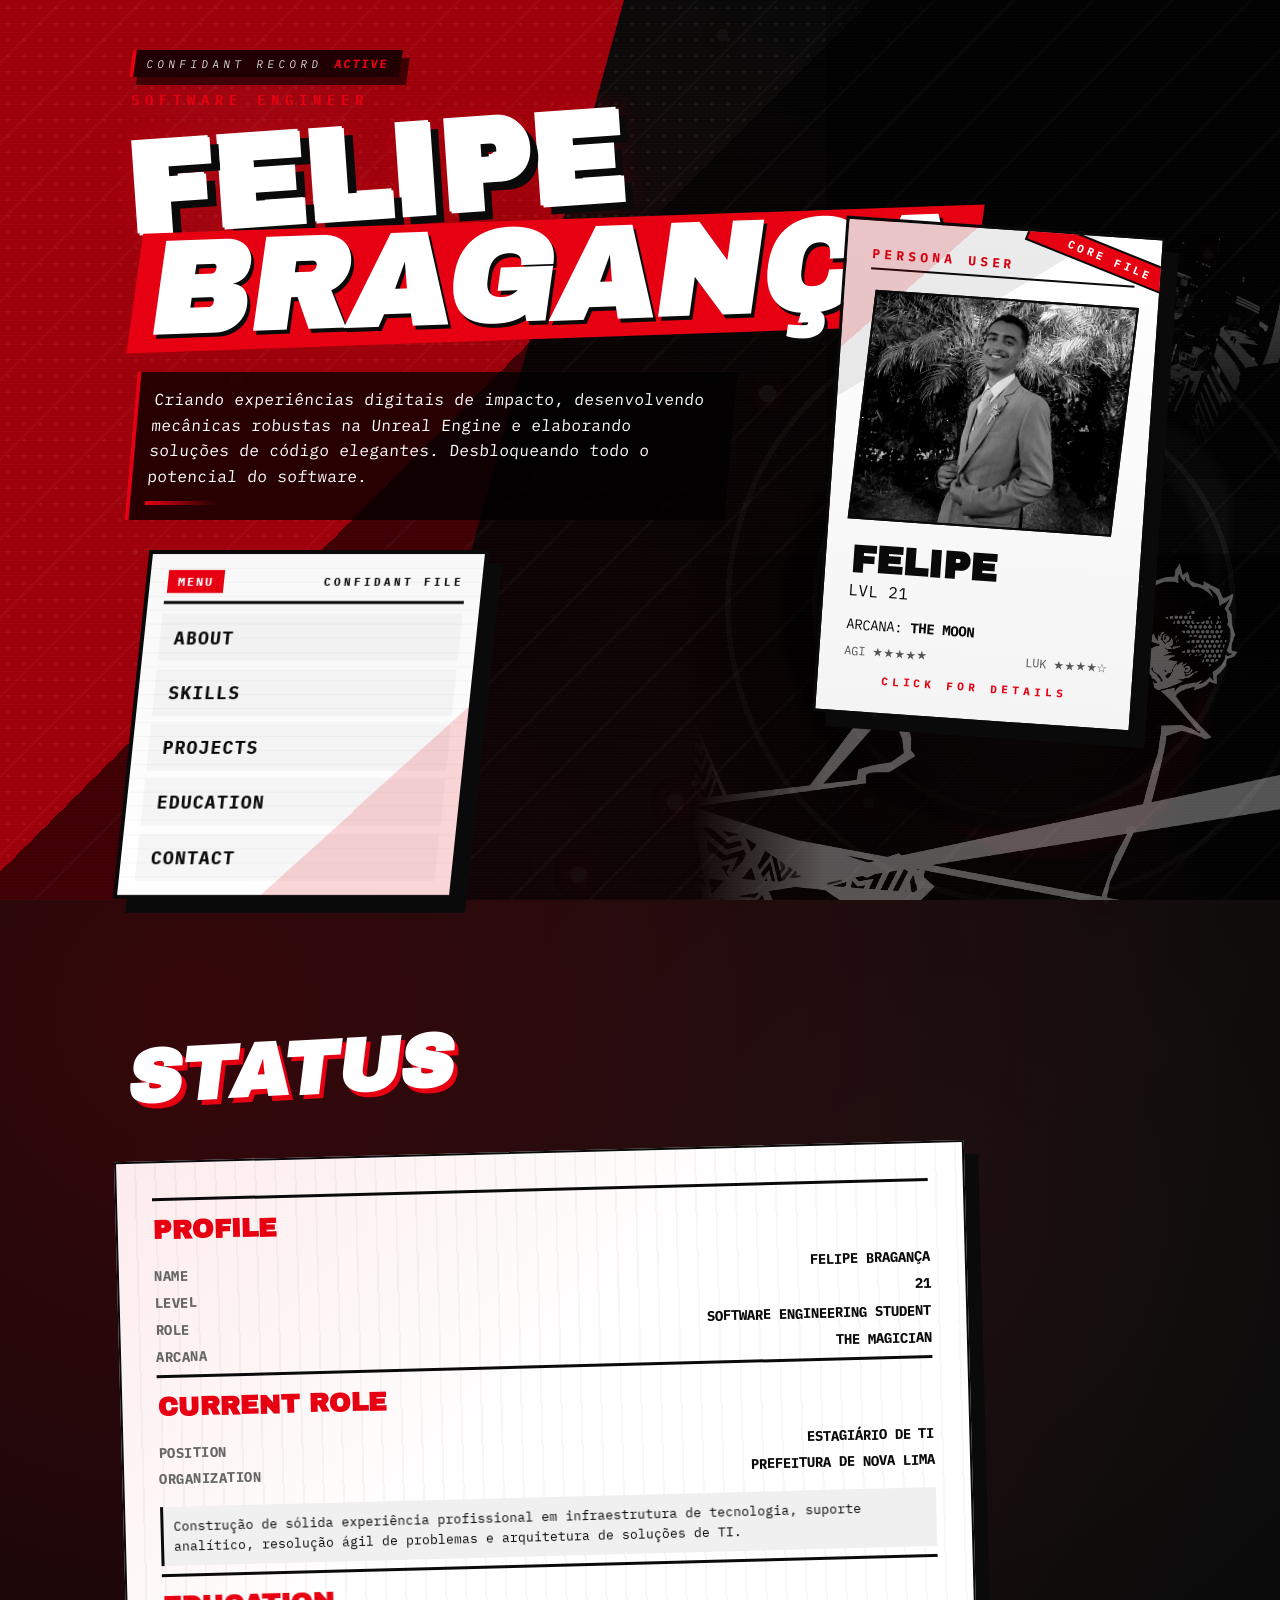
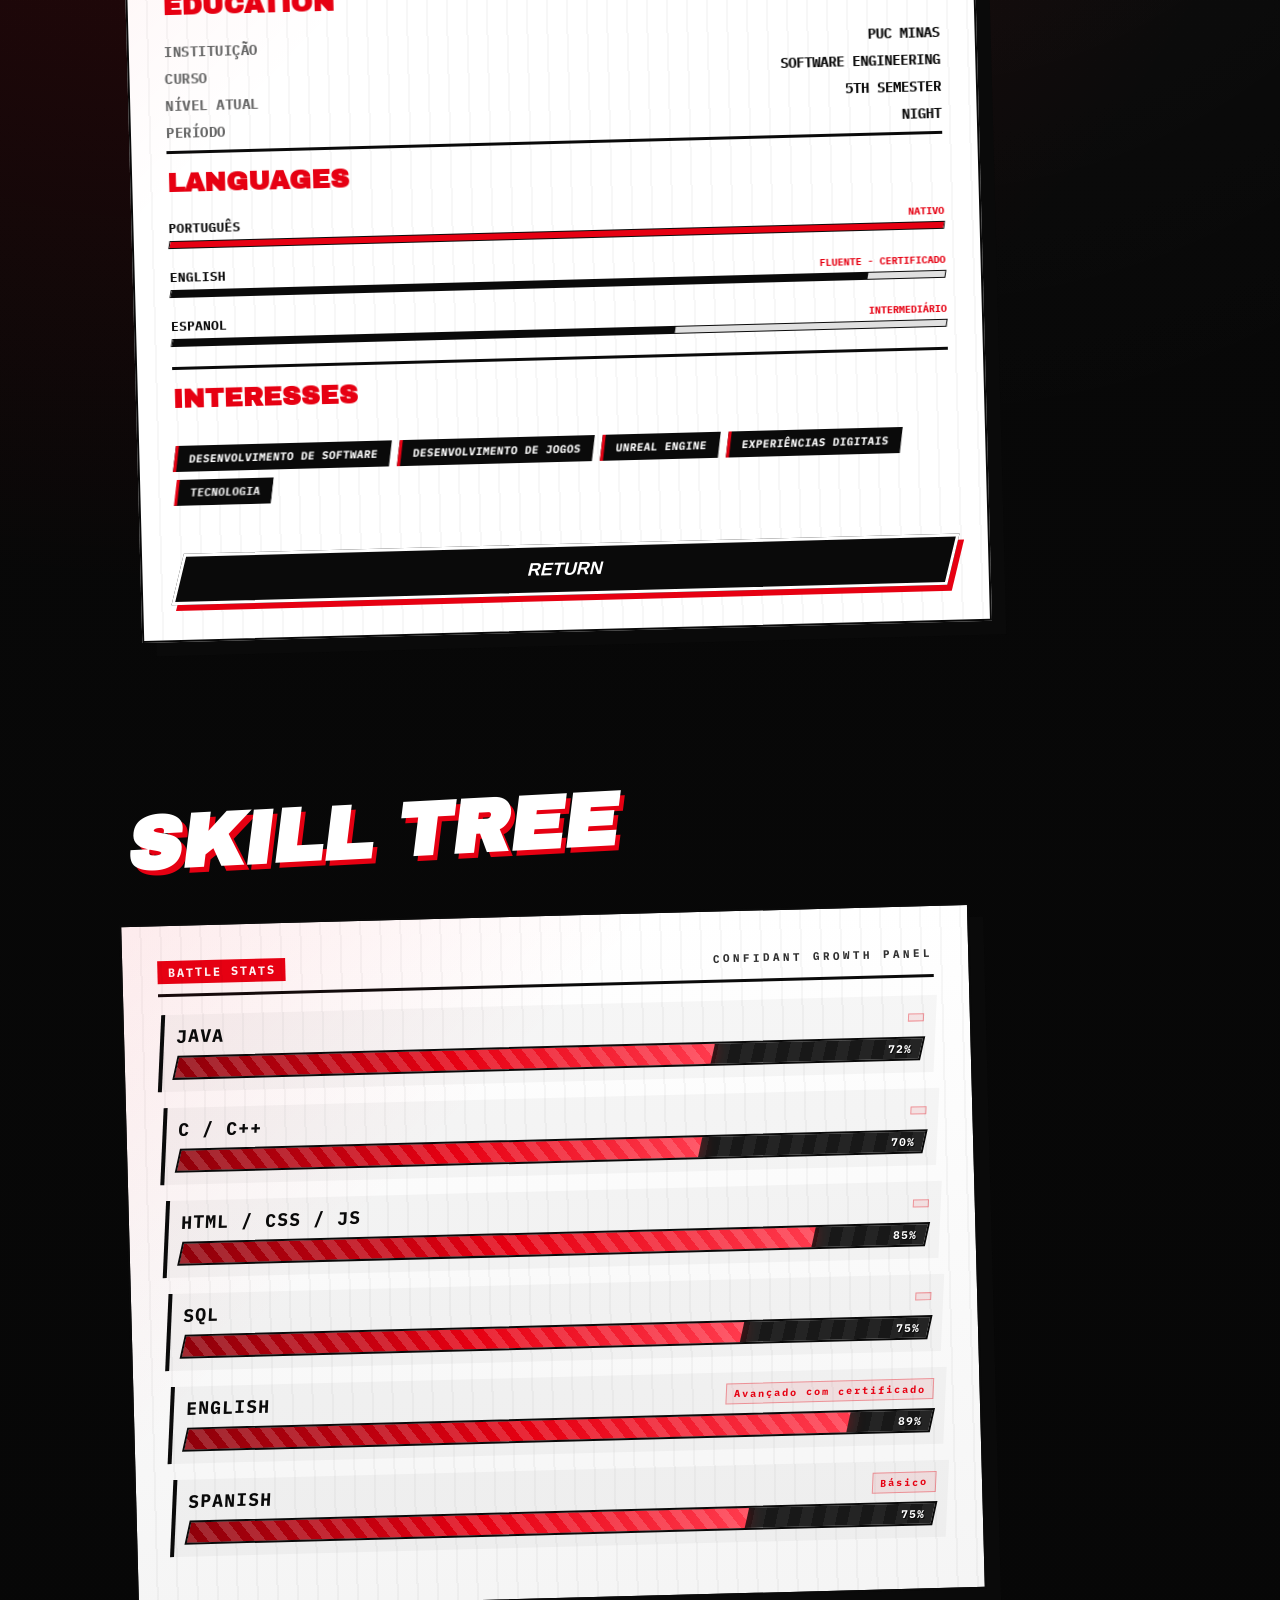
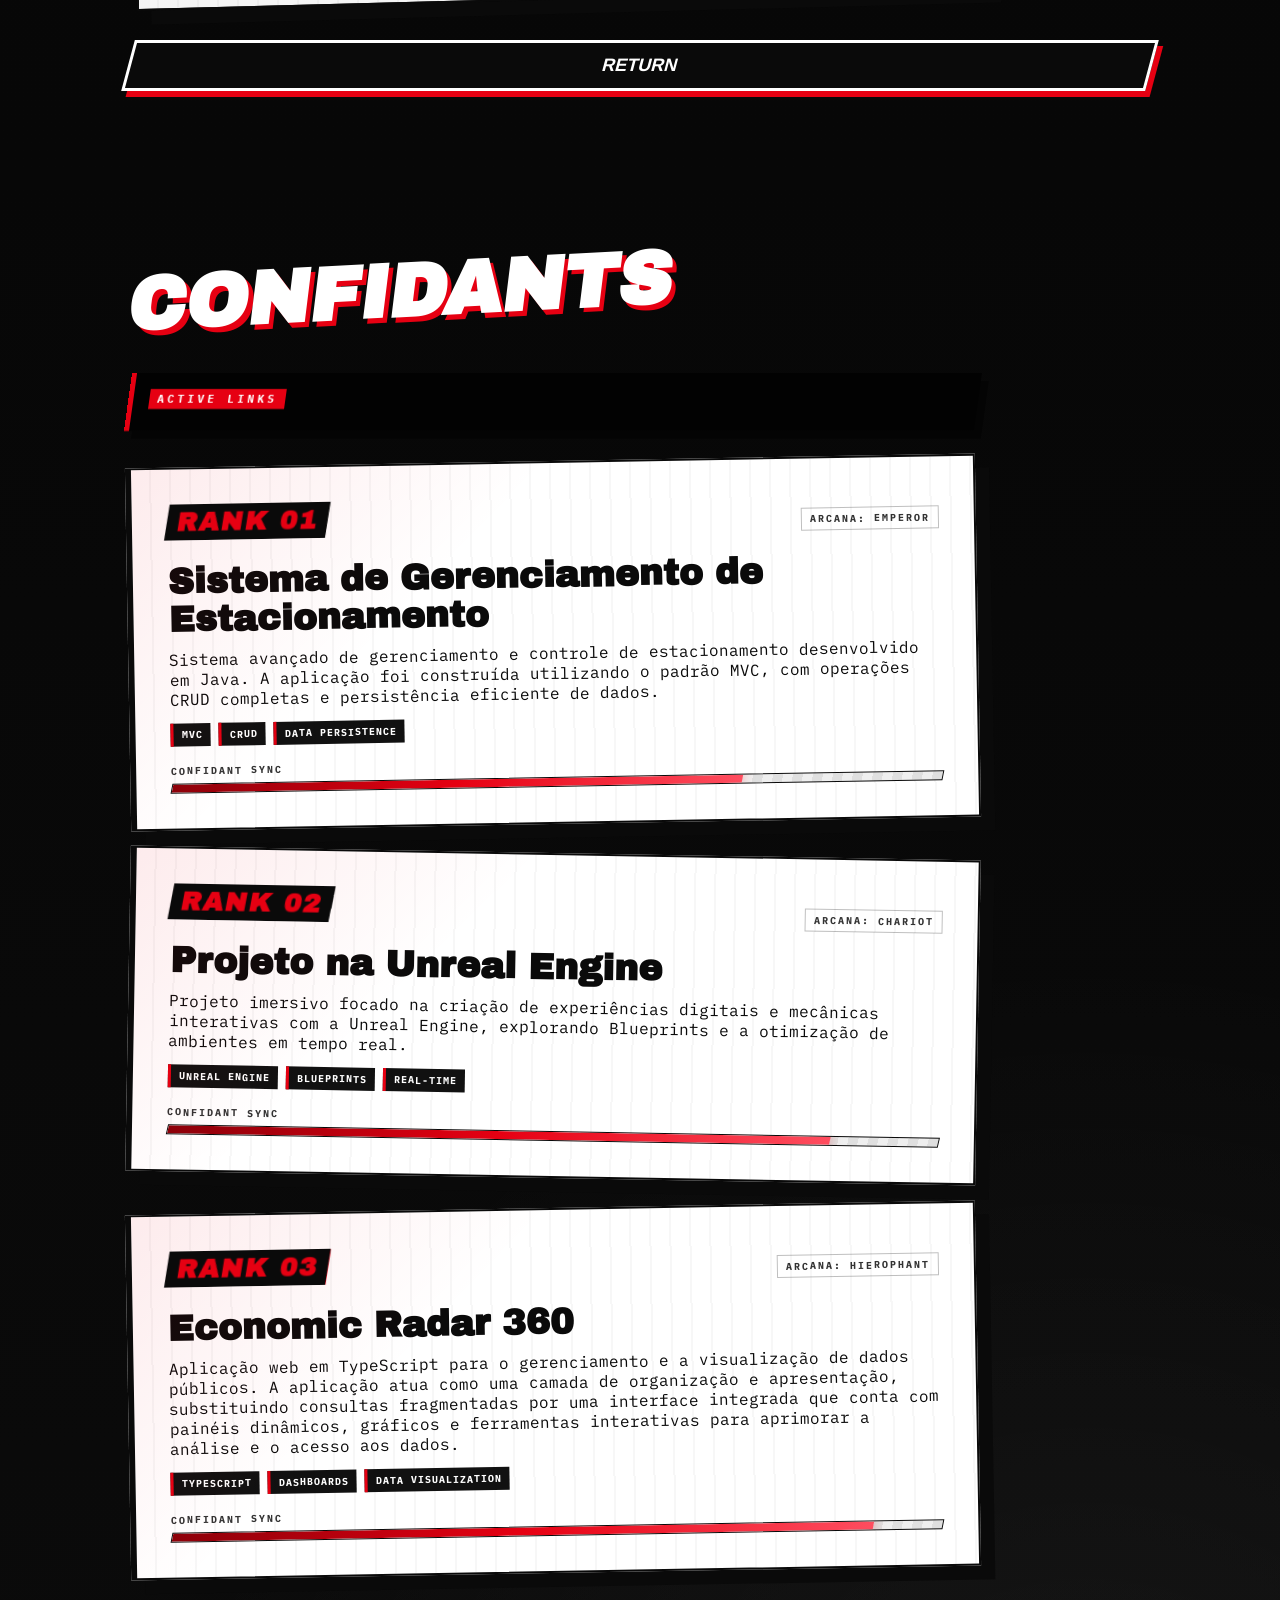
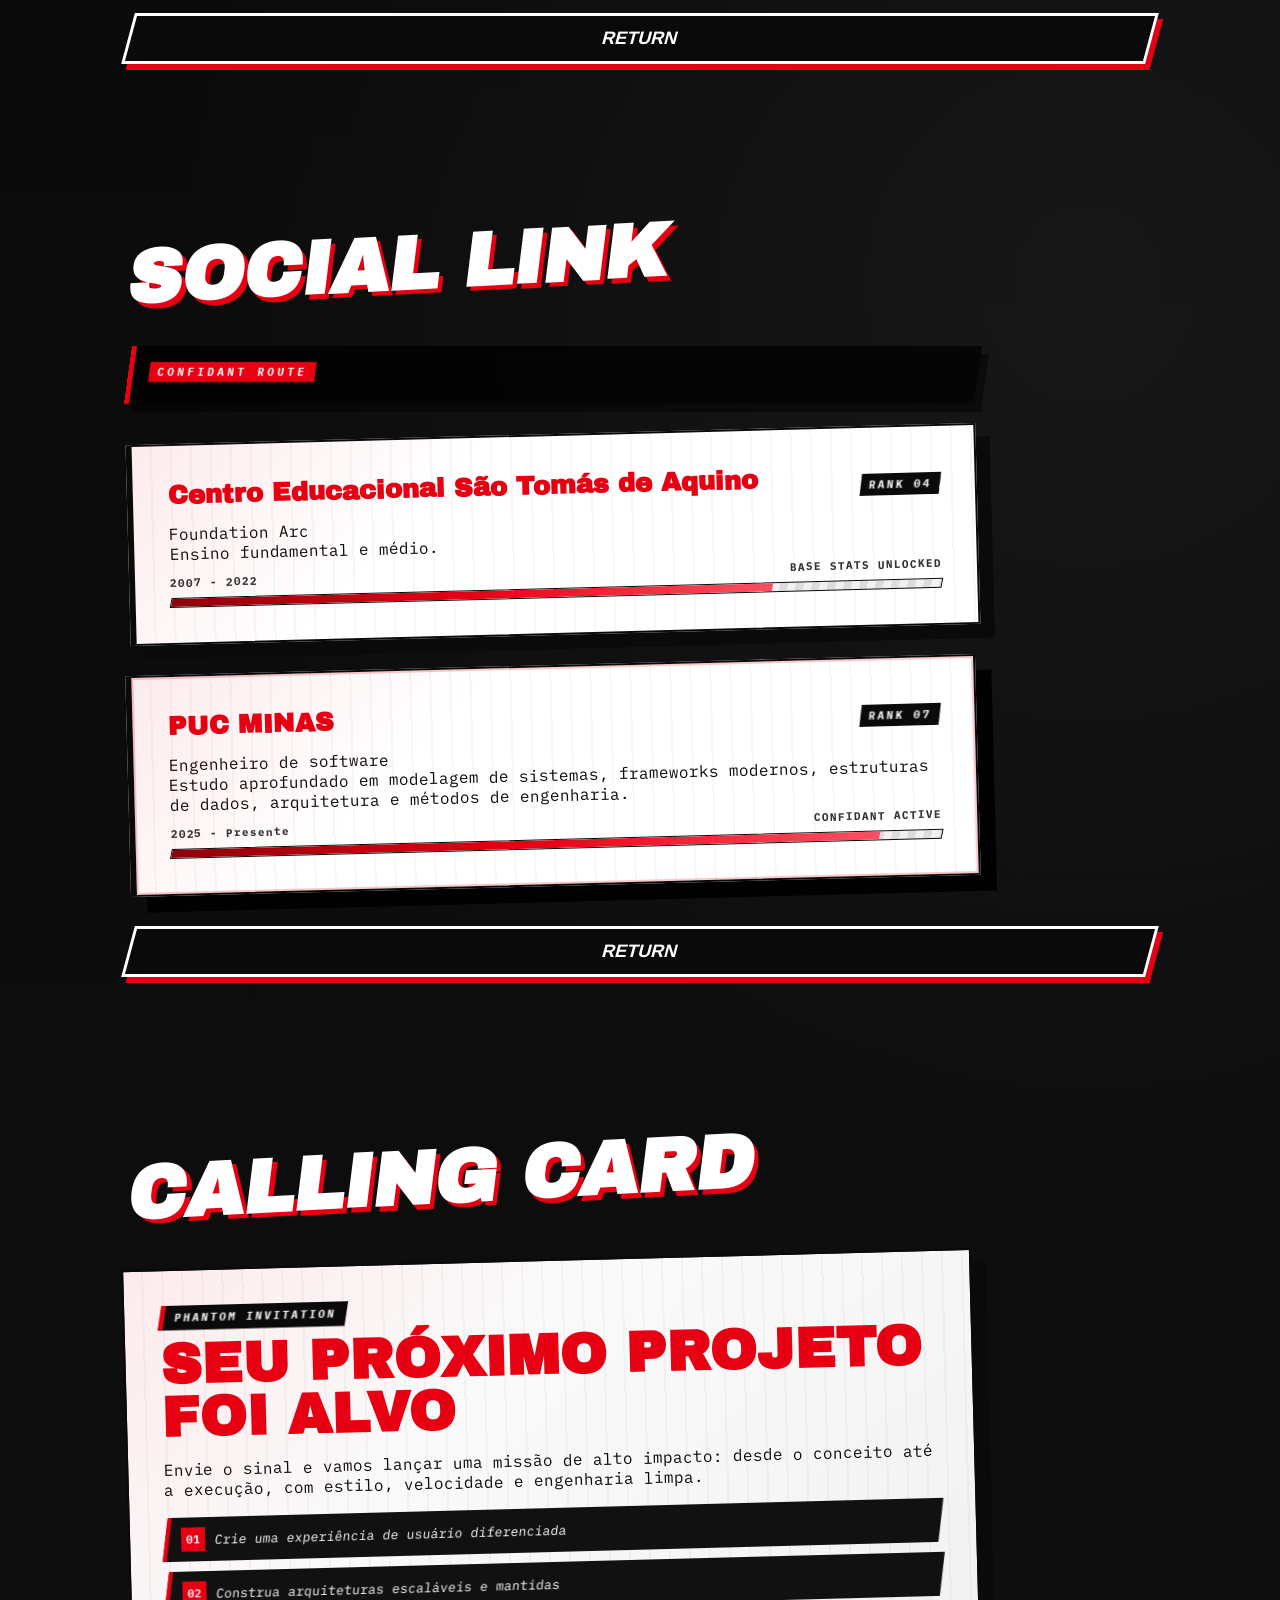
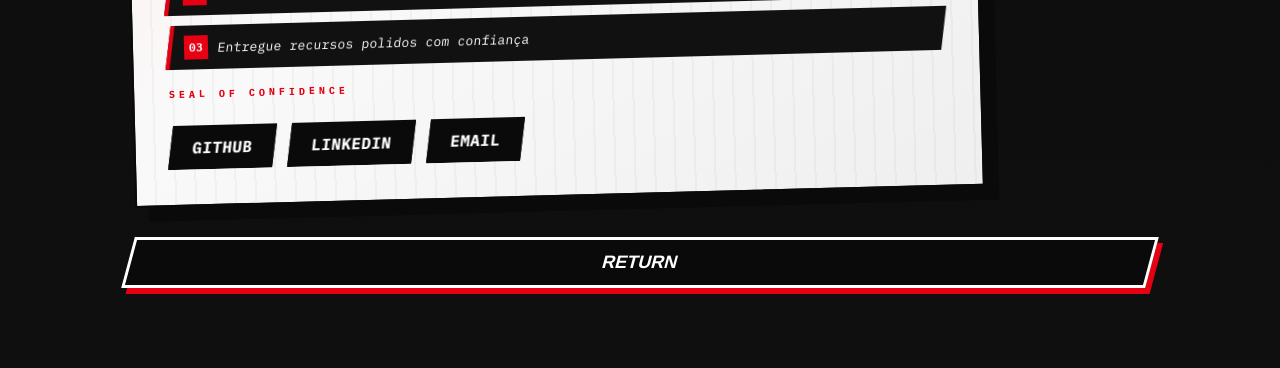
==== index.html @ 37add39f "Define index como página principal" ====
<!DOCTYPE html>
<html lang="en">
<head>
    <meta charset="UTF-8">
    <meta name="viewport" content="width=device-width, initial-scale=1.0">
    <title>Felipe Bragança | Software Engineer</title>
    <meta name="description" content="Interactive Persona 5-inspired portfolio - Felipe Bragança">
    <link rel="stylesheet" href="css/persona.css">
    <link rel="preconnect" href="https://fonts.googleapis.com">
    <link rel="preconnect" href="https://fonts.gstatic.com" crossorigin>
    <link href="https://fonts.googleapis.com/css2?family=Archivo+Black&family=IBM+Plex+Mono:wght@400;600;700&display=swap" rel="stylesheet">
</head>
<body>

    <!-- LOADING SCREEN -->
    <div id="loading-screen">
        <div class="loading-wrapper">
            <div class="loading-cuts">
                <span></span>
                <span></span>
                <span></span>
            </div>
            <div class="dancing-text">
                <span style="--i:1">T</span>
                <span style="--i:2">A</span>
                <span style="--i:3">K</span>
                <span style="--i:4">E</span>
                <span class="space"></span>
                <span style="--i:5">Y</span>
                <span style="--i:6">O</span>
                <span style="--i:7">U</span>
                <span style="--i:8">R</span>
                <span class="space"></span>
                <span style="--i:9">T</span>
                <span style="--i:10">I</span>
                <span style="--i:11">M</span>
                <span style="--i:12">E</span>
            </div>
            <div class="loading-hud">
                <div class="loading-bar-container">
                    <div class="loading-bar-fill"></div>
                </div>
                <div class="loading-percent">0%</div>
                <div class="loading-star"></div>
            </div>
            <p class="loading-subtitle">BOOTING CONFIDANT SYSTEM</p>
            <p class="loading-tip">Loading phantom interface...</p>
            <div class="loading-impact"></div>
        </div>
    </div>

    <div id="particles-container"></div>
    <div id="noise-layer"></div>

    <!-- SLASH TRANSITION EFFECT -->
    <div id="slash-transition">
        <span class="slash red"></span>
        <span class="slash black"></span>
        <span class="slash white"></span>
    </div>

    <div id="background">
        <div class="bg-red"></div>
        <div class="bg-pattern"></div>
        <div class="bg-halftone"></div>
        <div class="bg-stripes"></div>
        <div class="bg-rings"></div>
        <div class="bg-ink"></div>
    </div>
    <div class="bg-persona-art"></div>

    <main>
        <!-- HERO SECTION -->
        <section id="hero">
            <div class="hero-content">
                <div class="hero-statusline">
                    <span>CONFIDANT RECORD</span>
                    <strong>ACTIVE</strong>
                </div>
                <p class="rank">SOFTWARE ENGINEER</p>
                <h1 class="hero-name">
                    FELIPE <span>BRAGANÇA</span>
                </h1>
                <p class="hero-text">
                    Criando experiências digitais de impacto, desenvolvendo mecânicas robustas na Unreal Engine e elaborando soluções de código elegantes. Desbloqueando todo o potencial do software.
                </p>
                <nav class="main-menu" aria-label="Primary navigation">
                    <div class="main-menu-top">
                        <span class="menu-badge">MENU</span>
                        <span class="menu-system">CONFIDANT FILE</span>
                    </div>
                    <a href="#about" class="menu-btn active">
                        <span class="menu-label">ABOUT</span>
                        <span class="menu-arrow">▶</span>
                    </a>
                    <a href="#skills" class="menu-btn">
                        <span class="menu-label">SKILLS</span>
                        <span class="menu-arrow">▶</span>
                    </a>
                    <a href="#projects" class="menu-btn">
                        <span class="menu-label">PROJECTS</span>
                        <span class="menu-arrow">▶</span>
                    </a>
                    <a href="#education" class="menu-btn">
                        <span class="menu-label">EDUCATION</span>
                        <span class="menu-arrow">▶</span>
                    </a>
                    <a href="#contact" class="menu-btn">
                        <span class="menu-label">CONTACT</span>
                        <span class="menu-arrow">▶</span>
                    </a>
                </nav>
            </div>

            <div class="persona-card" role="button" tabindex="0" aria-haspopup="dialog" aria-controls="persona-modal">
                <div class="card-header">PERSONA USER</div>
                <div class="persona-core">CORE FILE</div>
                <div class="profile-image">
                    <img src="assets/images/persona-profile.jpeg" alt="Felipe Bragança">
                </div>
                <h2>FELIPE</h2>
                <p>LVL 21</p>
                <div class="arcana">
                    ARCANA: <strong>THE MOON</strong>
                </div>
                <div class="stats-badge">
                    <span>AGI ★★★★★</span>
                    <span>LUK ★★★★☆</span>
                </div>
                <p class="persona-card-hint">CLICK FOR DETAILS</p>
            </div>
        </section>

        <!-- ABOUT SECTION -->
        <section class="page" id="about">
            <h2>STATUS</h2>
            <div class="content-card persona-status">
                <div class="status-block">
                    <h3>PROFILE</h3>
                    <div class="status-line"><span>NAME</span><strong>FELIPE BRAGANÇA</strong></div>
                    <div class="status-line"><span>LEVEL</span><strong>21</strong></div>
                    <div class="status-line"><span>ROLE</span><strong>SOFTWARE ENGINEERING STUDENT</strong></div>
                    <div class="status-line"><span>ARCANA</span><strong>THE MAGICIAN</strong>
                </div>

                <div class="status-block">
                    <h3>CURRENT ROLE</h3>
                    <div class="status-line"><span>POSITION</span><strong>ESTAGIÁRIO DE TI</strong></div>
                    <div class="status-line"><span>ORGANIZATION</span><strong>PREFEITURA DE NOVA LIMA</strong></div>
                    <div class="status-description">
                       Construção de sólida experiência profissional em infraestrutura de tecnologia, suporte analítico, resolução ágil de problemas e arquitetura de soluções de TI.
                </div>

                <div class="status-block">
                    <h3>EDUCATION</h3>
                    <div class="status-line"><span>INSTITUIÇÃO</span><strong>PUC MINAS</strong></div>
                    <div class="status-line"><span>CURSO</span><strong>SOFTWARE ENGINEERING</strong></div>
                    <div class="status-line"><span>NÍVEL ATUAL</span><strong>5TH SEMESTER</strong></div>
                    <div class="status-line"><span>PERÍODO</span><strong>NIGHT</strong></div>
                </div>

                <div class="status-block">
                    <h3>LANGUAGES</h3>
                    <div class="language-item">
                        <div class="language-header">
                            <span>PORTUGUÊS</span>
                            <small>NATIVO</small>
                        </div>
                        <div class="language-bar"><div class="language-fill native" style="width: 100%"></div></div>
                    </div>
                    <div class="language-item">
                        <div class="language-header">
                            <span>ENGLISH</span>
                            <small>FLUENTE - CERTIFICADO</small>
                        </div>
                        <div class="language-bar"><div class="language-fill english" style="width: 90%"></div></div>
                    </div>
                    <div class="language-item">
                        <div class="language-header">
                            <span>ESPANOL</span>
                            <small>INTERMEDIÁRIO</small>
                        </div>
                        <div class="language-bar"><div class="language-fill spanish" style="width: 65%"></div>
                    </div>
                </div>

                <div class="status-block interests-block">
                    <h3>INTERESSES</h3>
                    <div class="tags">
                        <span>DESENVOLVIMENTO DE SOFTWARE</span>
                        <span> DESENVOLVIMENTO DE JOGOS</span>
                        <span>UNREAL ENGINE</span>
                        <span>EXPERIÊNCIAS DIGITAIS</span>
                        <span>TECNOLOGIA</span>
                    </div>
                </div>
            </div>
            <button class="return-button">RETURN</button>
        </section>

        <!-- SKILLS SECTION -->
        <section class="page" id="skills">
            <h2>SKILL TREE</h2>
            <div class="content-card skill-tree-card">
                <div class="skill-tree-header">
                    <span class="skill-tree-tag">BATTLE STATS</span>
                    <span class="skill-tree-note">CONFIDANT GROWTH PANEL</span>
                </div>
                <div class="skill">
                    <div class="skill-head">
                        <span>JAVA</span>
                        <small></small>
                    </div>
                    <div class="bar"><div class="fill" data-level="72"></div><b class="skill-value">0%</b></div>
                </div>
                <div class="skill">
                    <div class="skill-head">
                        <span>C / C++</span>
                        <small></small>
                    </div>
                    <div class="bar"><div class="fill" data-level="70"></div><b class="skill-value">0%</b></div>
                </div>
                <div class="skill">
                    <div class="skill-head">
                        <span>HTML / CSS / JS</span>
                        <small></small>
                    </div>
                    <div class="bar"><div class="fill" data-level="85"></div><b class="skill-value">0%</b></div>
                </div>
                <div class="skill">
                    <div class="skill-head">
                        <span>SQL</span>
                        <small></small>
                    </div>
                    <div class="bar"><div class="fill" data-level="75"></div><b class="skill-value">0%</b></div>
                </div>
                <div class="skill">
                    <div class="skill-head">
                        <span>ENGLISH</span>
                        <small>Avançado com certificado</small>
                    </div>
                    <div class="bar"><div class="fill" data-level="89"></div><b class="skill-value">0%</b></div>
                </div>
                <div class="skill">
                    <div class="skill-head">
                        <span>SPANISH</span>
                        <small>Básico</small>
                    </div>
                    <div class="bar"><div class="fill" data-level="75"></div><b class="skill-value">0%</b></div>
                </div>
                </div>
            </div>
            <button class="return-button">RETURN</button>
        </section>

        <!-- PROJECTS SECTION -->
        <section class="page" id="projects">
            <h2>CONFIDANTS</h2>
            <div class="projects-grid">
                <div class="confidants-hud">
                    <span class="confidants-hud-tag">ACTIVE LINKS</span>
                    <p></p>
                </div>
                <div class="content-card project">
                    <div class="confidant-top">
                        <h3 class="rank-badge">RANK 01</h3>
                        <span class="confidant-arcana">ARCANA: EMPEROR</span>
                    </div>
                    <h4>Sistema de Gerenciamento de Estacionamento</h4>
                    <p>Sistema avançado de gerenciamento e controle de estacionamento desenvolvido em Java. A aplicação foi construída utilizando o padrão MVC, com operações CRUD completas e persistência eficiente de dados.</p>
                    <ul class="confidant-tags">
                        <li>MVC</li>
                        <li>CRUD</li>
                        <li>DATA PERSISTENCE</li>
                    </ul>
                    <div class="confidant-link-meter">
                        <span>CONFIDANT SYNC</span>
                        <div class="link-meter"><b class="link-fill rank-01"></b></div>
                    </div>
                </div>
                <div class="content-card project">
                    <div class="confidant-top">
                        <h3 class="rank-badge">RANK 02</h3>
                        <span class="confidant-arcana">ARCANA: CHARIOT</span>
                    </div>
                    <h4>Projeto na Unreal Engine</h4>
                    <p>Projeto imersivo focado na criação de experiências digitais e mecânicas interativas com a Unreal Engine, explorando Blueprints e a otimização de ambientes em tempo real.</p>
                    <ul class="confidant-tags">
                        <li>UNREAL ENGINE</li>
                        <li>BLUEPRINTS</li>
                        <li>REAL-TIME</li>
                    </ul>
                    <div class="confidant-link-meter">
                        <span>CONFIDANT SYNC</span>
                        <div class="link-meter"><b class="link-fill rank-02"></b></div>
                    </div>
                </div>
                <div class="content-card project">
                    <div class="confidant-top">
                        <h3 class="rank-badge">RANK 03</h3>
                        <span class="confidant-arcana">ARCANA: HIEROPHANT</span>
                    </div>
                    <h4>Economic Radar 360</h4>
                    <p>Aplicação web em TypeScript para o gerenciamento e a visualização de dados públicos. A aplicação atua como uma camada de organização e apresentação, substituindo consultas fragmentadas por uma interface integrada que conta com painéis dinâmicos, gráficos e ferramentas interativas para aprimorar a análise e o acesso aos dados.</p>
                    <ul class="confidant-tags">
                        <li>TYPESCRIPT</li>
                        <li>DASHBOARDS</li>
                        <li>DATA VISUALIZATION</li>
                    </ul>
                    <div class="confidant-link-meter">
                        <span>CONFIDANT SYNC</span>
                        <div class="link-meter"><b class="link-fill rank-03"></b></div>
                    </div>
                </div>
            </div>
            <button class="return-button">RETURN</button>
        </section>

        <!-- EDUCATION SECTION -->
        <section class="page" id="education">
            <h2>SOCIAL LINK</h2>
            <div class="education-grid">
                <div class="social-link-hud">
                    <span class="social-link-badge">CONFIDANT ROUTE</span>
                    <p></p>
                </div>
                <div class="content-card social-link-card">
                    <div class="social-link-top">
                        <h3>Centro Educacional São Tomás de Aquino</h3>
                        <span class="social-rank">RANK 04</span>
                    </div>
                    <p class="accent-text">Foundation Arc</p>
                    <p>Ensino fundamental e médio.</p>
                    <div class="social-meta">
                        <span>2007 - 2022</span>
                        <span>BASE STATS UNLOCKED</span>
                    </div>
                    <div class="social-link-meter">
                        <b style="width: 78%"></b>
                    </div>
                </div>
                <div class="content-card social-link-card active-link">
                    <div class="social-link-top">
                        <h3>PUC MINAS</h3>
                        <span class="social-rank">RANK 07</span>
                    </div>
                    <p class="accent-text">Engenheiro de software</p>
                    <p>Estudo aprofundado em modelagem de sistemas, frameworks modernos, estruturas de dados, arquitetura e métodos de engenharia.</p>
                    <div class="social-meta">
                        <span>2025 - Presente</span>
                        <span>CONFIDANT ACTIVE</span>
                    </div>
                    <div class="social-link-meter">
                        <b style="width: 92%"></b>
                    </div>
                </div>
            </div>
            <button class="return-button">RETURN</button>
        </section>

        <!-- CONTACT SECTION -->
        <section class="page" id="contact">
            <h2>CALLING CARD</h2>
            <div class="content-card calling-card-box">
                <div class="calling-stamp">PHANTOM INVITATION</div>
                <h3>SEU PRÓXIMO PROJETO FOI ALVO</h3>
                <p>Envie o sinal e vamos lançar uma missão de alto impacto: desde o conceito até a execução, com estilo, velocidade e engenharia limpa.</p>
                <ul class="calling-objectives">
                    <li><span>01</span> Crie uma experiência de usuário diferenciada</li>
                    <li><span>02</span> Construa arquiteturas escaláveis e mantidas</li>
                    <li><span>03</span> Entregue recursos polidos com confiança</li>
                </ul>
                <div class="calling-seal">SEAL OF CONFIDENCE</div>
                <div class="links-group">
                    <a href="https://github.com/F3LP5-B" target="_blank" class="contact-link">GITHUB</a>
                    <a href="https://linkedin.com/in/felipe-bragança-godinho-a7a882277/" target="_blank" class="contact-link">LINKEDIN</a>
                    <a href="mailto:felipegodinho183@gmail.com" class="contact-link">EMAIL</a>
                </div>
            </div>
            <button class="return-button">RETURN</button>
        </section>
    </main>

    <div id="persona-modal" aria-hidden="true">
        <div class="persona-modal-backdrop"></div>
        <div class="persona-modal-panel" role="dialog" aria-modal="true" aria-labelledby="persona-modal-title">
            <button class="persona-modal-close" type="button" aria-label="Close details">×</button>
            <div class="persona-modal-card">
                <div class="card-header">PERSONA STATUS</div>
                <div class="profile-image">
                    <img src="assets/images/persona-profile.jpeg" alt="Felipe Bragança">
                </div>
                <h2 id="persona-modal-title">FELIPE</h2>
                <p>LVL 21</p>
                <div class="arcana">
                    ARCANA: <strong>THE MOON</strong>
                </div>
                <div class="stats-badge">
                    <span>AGI ★★★★★</span>
                    <span>LUK ★★★★☆</span>
                </div>
            </div>
            <div class="persona-modal-info">
                <h3>ADDITIONAL INFO</h3>
                <div class="persona-info-grid">
                    <div class="persona-info-item">
                        <span>ROLE</span>
                        <strong>Engenheiro de Software</strong>
                    </div>
                    <div class="persona-info-item">
                        <span>FOCUS</span>
                        <strong>Jogos, web, sistemas</strong>
                    </div>
                    <div class="persona-info-item">
                        <span>SUPPORTe</span>
                        <strong>Unreal Engine / Java / JS</strong>
                    </div>
                    <div class="persona-info-item">
                        <span>MISSION</span>
                        <strong>Construindo experiências digitais elegantes</strong>
                    </div>
                </div>
                <p class="persona-modal-text">
                    Análise do cartão concluída. Esta unidade se destaca em resolução criativa de problemas, aprendizado rápido e execução de alto impacto.
                </p>
            </div>
        </div>
    </div>

    <script src="js/persona.js"></script>
</body>
</html>
---- css/persona.css ----
* {
    margin: 0;
    padding: 0;
    box-sizing: border-box;
}

html {
    scroll-behavior: smooth;
}

:root {
    --red: #e60012;
    --dark-red: #9e000b;
    --black: #0a0a0a;
    --white: #ffffff;
    --gray: #aaaaaa;
    --mx: 0;
    --my: 0;
}

body {
    background:
        radial-gradient(circle at 15% 15%, rgba(230, 0, 18, 0.2), transparent 20%),
        radial-gradient(circle at 85% 75%, rgba(255, 255, 255, 0.05), transparent 18%),
        radial-gradient(circle at 72% 18%, rgba(255, 255, 255, 0.03), transparent 15%),
        linear-gradient(180deg, #090909 0%, #070707 50%, #0f0f0f 100%);
    color: var(--white);
    font-family: "IBM Plex Mono", monospace;
    overflow-x: hidden;
}

#particles-container,
#noise-layer {
    position: fixed;
    inset: 0;
    z-index: -1;
    pointer-events: none;
}

#noise-layer {
    background: radial-gradient(circle at 20% 20%, rgba(255,255,255,0.07), transparent 12%),
                radial-gradient(circle at 80% 80%, rgba(255,255,255,0.05), transparent 15%),
                repeating-linear-gradient(0deg, rgba(255,255,255,0.02), rgba(255,255,255,0.02) 1px, transparent 1px, transparent 3px);
    opacity: 0.5;
    mix-blend-mode: screen;
}

#particles-container {
    animation: driftScene 18s linear infinite;
}

.particle {
    position: absolute;
    border-radius: 50%;
    opacity: 0.72;
    mix-blend-mode: screen;
    background: rgba(255, 255, 255, 0.12);
    box-shadow: 0 0 18px rgba(230, 0, 18, 0.3);
    animation: floatParticle var(--p-speed) ease-in-out infinite alternate;
}

@keyframes driftScene {
    0% { transform: translateX(0); }
    100% { transform: translateX(-160px); }
}

@keyframes floatParticle {
    0% { transform: translateY(0) scale(1); }
    100% { transform: translateY(-18px) scale(1.08); }
}

/* ================================================= */
/* LOADING SCREEN DESIGN FIXED */
/* ================================================= */
#loading-screen {
    position: fixed;
    inset: 0;
    background:
        radial-gradient(circle at 20% 20%, rgba(230, 0, 18, 0.22), transparent 28%),
        radial-gradient(circle at 80% 78%, rgba(255, 255, 255, 0.06), transparent 20%),
        linear-gradient(180deg, #040404 0%, #0a0a0a 100%);
    display: flex;
    justify-content: center;
    align-items: center;
    z-index: 9999;
    transition: opacity 0.5s ease;
    overflow: hidden;
}

.loading-wrapper {
    display: flex;
    flex-direction: column;
    align-items: center;
    gap: 20px;
    position: relative;
    padding: 20px 28px;
    border: 2px solid rgba(255, 255, 255, 0.22);
    background: rgba(0, 0, 0, 0.45);
    box-shadow: 16px 16px 0 rgba(230, 0, 18, 0.35);
}

.loading-cuts {
    position: absolute;
    inset: -18% -30%;
    pointer-events: none;
}

.loading-cuts span {
    position: absolute;
    left: -30%;
    width: 160%;
    height: 12px;
    background: linear-gradient(90deg, transparent 0 12%, rgba(255, 255, 255, 0.22) 12% 18%, transparent 18% 100%);
    transform: rotate(-14deg) translateX(-30%);
    animation: loadingCut 1.5s linear infinite;
}

.loading-cuts span:nth-child(1) { top: 16%; animation-delay: 0s; }
.loading-cuts span:nth-child(2) { top: 46%; animation-delay: 0.2s; opacity: 0.7; }
.loading-cuts span:nth-child(3) { top: 76%; animation-delay: 0.4s; opacity: 0.5; }

.dancing-text {
    display: flex;
    gap: 4px;
    margin-bottom: 10px;
    position: relative;
    isolation: isolate;
}

.dancing-text span {
    font-family: "Archivo Black", sans-serif;
    font-size: clamp(32px, 6vw, 75px);
    color: var(--white);
    background: var(--black);
    padding: 0 10px;
    border: 3px solid var(--white);
    text-shadow: 4px 4px 0px var(--red);
    display: inline-block;
    animation: p5LetterJump 0.4s infinite alternate ease-in-out;
    animation-delay: calc(var(--i) * 0.04s);
}

.dancing-text .space {
    width: 20px;
    border: none;
    background: none;
    animation: none;
}

.dancing-text span:nth-child(even) {
    transform: rotate(-6deg);
    background: var(--red);
    text-shadow: 4px 4px 0px var(--black);
}

.dancing-text span:nth-child(odd) {
    transform: rotate(4deg);
}

.dancing-text.glitch span {
    text-shadow:
        -3px 0 rgba(0, 255, 255, 0.75),
        3px 0 rgba(255, 0, 90, 0.75),
        4px 4px 0 var(--red);
    animation:
        p5LetterJump 0.22s infinite alternate steps(2),
        letterGlitch 0.16s infinite steps(2);
}

.dancing-text.glitch .space {
    animation: none;
    text-shadow: none;
}

.loading-hud {
    display: flex;
    align-items: center;
    gap: 15px;
    transform: skew(-15deg);
    width: 100%;
    justify-content: center;
}

.loading-star {
    width: 32px;
    height: 32px;
    position: relative;
    color: var(--white);
    display: grid;
    place-items: center;
}

.loading-star::before {
    content: "✦";
    font-size: 24px;
    color: var(--red);
    text-shadow: 0 0 18px rgba(230, 0, 18, 0.65);
    animation: p5StarSpin 2.2s linear infinite;
}

.loading-percent {
    min-width: 54px;
    text-align: center;
    font-family: "Archivo Black", sans-serif;
    font-size: 22px;
    color: var(--white);
    text-shadow: 3px 3px 0 var(--red);
}

.loading-bar-container {
    width: 300px;
    height: 16px;
    border: 3px solid var(--white);
    background: #111;
    overflow: hidden;
    box-shadow: 6px 6px 0px var(--red);
}

.loading-bar-fill {
    height: 100%;
    width: 0%;
    background: var(--red);
    background-image: repeating-linear-gradient(45deg, transparent, transparent 10px, rgba(0, 0, 0, 0.3) 10px, rgba(0, 0, 0, 0.3) 20px);
    background-size: 40px 40px;
    animation: stripeMove 0.6s linear infinite;
}

.loading-subtitle {
    font-size: 11px;
    letter-spacing: 6px;
    color: var(--gray);
    text-transform: uppercase;
}

.loading-tip {
    font-size: 11px;
    letter-spacing: 2px;
    color: #e0e0e0;
    background: rgba(0, 0, 0, 0.72);
    border-left: 3px solid var(--red);
    padding: 5px 9px;
    transform: skew(-8deg);
}

.loading-impact {
    position: absolute;
    inset: 50% auto auto 50%;
    width: min(42vw, 520px);
    aspect-ratio: 1;
    transform: translate(-50%, -50%) scale(0.28);
    opacity: 0;
    pointer-events: none;
    z-index: -1;
}

.loading-impact::before,
.loading-impact::after {
    content: "";
    position: absolute;
    inset: 0;
}

.loading-impact::before {
    background:
        radial-gradient(circle, rgba(255,255,255,0.95) 0 10%, rgba(255,255,255,0.2) 18%, transparent 56%),
        radial-gradient(circle, transparent 0 28%, rgba(230,0,18,0.5) 28% 31%, transparent 31% 50%, rgba(255,255,255,0.35) 50% 52%, transparent 52%);
}

.loading-impact::after {
    inset: 12%;
    background:
        repeating-conic-gradient(from -8deg, rgba(230,0,18,0.38) 0 10deg, transparent 10deg 22deg),
        radial-gradient(circle, transparent 0 56%, rgba(255,255,255,0.32) 56% 58%, transparent 58%);
    mix-blend-mode: screen;
}

.loading-impact.active {
    animation: loadingImpact 0.42s cubic-bezier(0.2, 0.9, 0.2, 1) forwards;
}


@keyframes p5LetterJump {
    0% { transform: translateY(0); }
    100% { transform: translateY(-10px); }
}

@keyframes stripeMove {
    0% { background-position: 0 0; }
    100% { background-position: 40px 0; }
}

@keyframes p5StarSpin {
    0% { transform: rotate(0deg); }
    100% { transform: rotate(360deg); }
}

@keyframes loadingCut {
    0% { transform: rotate(-14deg) translateX(-34%); opacity: 0; }
    20% { opacity: 0.9; }
    100% { transform: rotate(-14deg) translateX(34%); opacity: 0; }
}

@keyframes letterGlitch {
    0% { transform: translate(0, 0) skew(0deg); }
    30% { transform: translate(-2px, 1px) skew(-4deg); }
    60% { transform: translate(2px, -1px) skew(4deg); }
    100% { transform: translate(0, 0) skew(0deg); }
}

@keyframes loadingImpact {
    0% { opacity: 0; transform: translate(-50%, -50%) scale(0.28) rotate(-8deg); }
    35% { opacity: 1; }
    100% { opacity: 0; transform: translate(-50%, -50%) scale(1.06) rotate(10deg); }
}

/* ================================================= */
/* BACKGROUNDS & STRUCT */
/* ================================================= */
#background {
    position: fixed;
    inset: 0;
    z-index: -3;
    overflow: hidden;
    transform: translate3d(calc(var(--mx) * 0.02px), calc(var(--my) * 0.02px), 0);
}

.bg-red {
    position: absolute;
    width: 65%;
    height: 100%;
    background: var(--dark-red);
    clip-path: polygon(0 0, 75% 0, 45% 100%, 0 100%);
    animation: redDrift 14s ease-in-out infinite alternate;
}

.bg-pattern {
    position: absolute;
    inset: 0;
    background-image:
        radial-gradient(rgba(255, 255, 255, 0.12) 1px, transparent 1px),
        radial-gradient(rgba(0, 0, 0, 0.4) 1px, transparent 1px);
    background-size: 16px 16px, 48px 48px;
    background-position: 0 0, 24px 24px;
    opacity: 0.7;
    mix-blend-mode: screen;
}

.bg-stripes {
    position: absolute;
    inset: -10%;
    background: repeating-linear-gradient(
        135deg,
        transparent 0 28px,
        rgba(255, 255, 255, 0.03) 28px 31px,
        transparent 31px 56px
    );
    opacity: 0.7;
    transform: translateX(-5%);
}

.bg-rings {
    position: absolute;
    inset: auto -10% -10% auto;
    width: min(60vw, 880px);
    height: min(60vw, 880px);
    background:
        radial-gradient(circle, transparent 0 22%, rgba(255,255,255,0.09) 22% 23%, transparent 23% 38%, rgba(255,255,255,0.05) 38% 39%, transparent 39% 54%, rgba(255,255,255,0.03) 54% 55%, transparent 55% 100%);
    opacity: 0.9;
    mix-blend-mode: screen;
    transform: rotate(-18deg);
    animation: ringRotate 28s linear infinite;
}

.bg-ink {
    position: absolute;
    inset: 0;
    background:
        radial-gradient(circle at 78% 68%, rgba(0, 0, 0, 0.7) 0 18%, transparent 19%),
        radial-gradient(circle at 82% 78%, rgba(230, 0, 18, 0.18) 0 12%, transparent 13%),
        radial-gradient(circle at 88% 58%, rgba(255, 255, 255, 0.07) 0 8%, transparent 9%);
    mix-blend-mode: multiply;
    opacity: 0.85;
}

@keyframes redDrift {
    0% { transform: translateX(0) translateY(0) skewX(0deg); }
    100% { transform: translateX(18px) translateY(-10px) skewX(-2deg); }
}

@keyframes ringRotate {
    0% { transform: rotate(-18deg) translate3d(0, 0, 0); }
    100% { transform: rotate(342deg) translate3d(0, 0, 0); }
}

.bg-halftone {
    position: absolute;
    inset: 0;
    background: linear-gradient(135deg, transparent 40%, rgba(0, 0, 0, 0.6) 40%);
}

#hero {
    min-height: 100vh;
    display: flex;
    align-items: center;
    justify-content: space-around;
    padding: 50px 8%;
    gap: 40px;
    position: relative;
    z-index: 1;
    transform: translate3d(calc(var(--mx) * -0.01px), calc(var(--my) * -0.01px), 0);
}

.hero-content { max-width: 600px; }
.hero-statusline {
    display: inline-flex;
    align-items: center;
    gap: 12px;
    padding: 6px 12px;
    margin-bottom: 14px;
    background: rgba(0, 0, 0, 0.8);
    border-left: 4px solid var(--red);
    box-shadow: 8px 8px 0 rgba(0, 0, 0, 0.6);
    transform: skew(-8deg);
}
.hero-statusline span {
    font-size: 11px;
    letter-spacing: 4px;
    color: #d8d8d8;
}
.hero-statusline strong {
    font-size: 12px;
    letter-spacing: 2px;
    color: var(--red);
}
.rank { font-weight: 700; letter-spacing: 6px; color: var(--red); font-size: 14px; margin-bottom: 10px; }
.hero-name { font-family: "Archivo Black", sans-serif; font-size: clamp(60px, 10vw, 130px); line-height: 0.85; transform: rotate(-4deg); text-shadow: 8px 8px 0px var(--black), -2px -2px 0px var(--white), 0 0 24px rgba(230, 0, 18, 0.25); margin-bottom: 25px; }
.hero-name span { display: block; color: var(--white); background: var(--red); padding: 5px 15px; transform: rotate(2deg) skew(-10deg); width: fit-content; text-shadow: 4px 4px 0px var(--black); }
.hero-name {
    animation: p5PulseHero 5s ease-in-out infinite;
}
.page h2 {
    animation: p5PulseHeading 5s ease-in-out infinite;
}
.hero-text { font-size: 16px; line-height: 1.6; background: rgba(0,0,0,0.75); padding: 15px; border-left: 4px solid var(--red); margin-bottom: 30px; transform: skew(-5deg); }

.hero-text::after {
    content: "";
    display: block;
    width: 72px;
    height: 4px;
    margin-top: 12px;
    background: linear-gradient(90deg, var(--red), transparent);
}

@keyframes p5PulseHero {
    0%, 100% { transform: rotate(-4deg) translateY(0); }
    50% { transform: rotate(-4deg) translateY(-4px); }
}

@keyframes p5PulseHeading {
    0%, 100% { transform: rotate(-3deg) skew(-10deg) translateY(0); }
    50% { transform: rotate(-3deg) skew(-10deg) translateY(-4px); }
}

.main-menu {
    background: linear-gradient(180deg, #f8f8f8 0%, #ffffff 100%);
    border: 4px solid var(--black);
    padding: 16px 16px 14px;
    width: 340px;
    position: relative;
    transform: skew(-6deg);
    box-shadow: 14px 14px 0px var(--black);
    display: flex;
    flex-direction: column;
    gap: 8px;
    overflow: hidden;
    backdrop-filter: blur(8px);
}

.main-menu::before {
    content: "";
    position: absolute;
    inset: 0;
    background:
        linear-gradient(135deg, transparent 0 72%, rgba(230, 0, 18, 0.16) 72% 100%),
        repeating-linear-gradient(180deg, rgba(0, 0, 0, 0.03), rgba(0, 0, 0, 0.03) 1px, transparent 1px, transparent 14px);
    pointer-events: none;
}

.main-menu-top {
    display: flex;
    justify-content: space-between;
    align-items: center;
    padding: 0 2px 8px;
    margin-bottom: 2px;
    border-bottom: 3px solid var(--black);
    position: relative;
    z-index: 1;
}

.menu-badge {
    background: var(--red);
    color: var(--white);
    padding: 4px 10px;
    font-size: 12px;
    font-weight: 900;
    letter-spacing: 2px;
}

.menu-system {
    font-size: 11px;
    letter-spacing: 3px;
    color: var(--black);
    font-weight: 700;
}

.menu-btn {
    width: 100%;
    padding: 12px 12px 12px 10px;
    background: rgba(0, 0, 0, 0.03);
    color: var(--black);
    text-align: left;
    font-size: 18px;
    text-decoration: none;
    font-weight: 700;
    display: flex;
    align-items: center;
    justify-content: space-between;
    transition: transform 0.2s ease, background 0.2s ease, color 0.2s ease, box-shadow 0.2s ease;
    position: relative;
    z-index: 1;
    border-left: 4px solid transparent;
}

.menu-btn:hover {
    background: var(--black);
    color: var(--white);
    transform: translateX(10px) skew(-2deg);
    border-left-color: var(--red);
    box-shadow: 0 0 0 1px rgba(230, 0, 18, 0.25) inset, 8px 8px 0 rgba(0, 0, 0, 0.2);
}

.menu-btn.active {
    background: var(--red);
    color: var(--white);
    box-shadow: inset 0 0 0 1px rgba(255,255,255,0.25);
    border-left-color: var(--white);
    transform: translateX(8px);
}

.menu-label {
    flex: 1;
    letter-spacing: 1px;
}

.menu-arrow {
    margin-left: 12px;
    font-size: 12px;
    opacity: 0;
    transform: translateX(-8px);
    transition: 0.2s ease;
}

.menu-btn:hover .menu-arrow,
.menu-btn.active .menu-arrow {
    opacity: 1;
    transform: translateX(0);
}

.persona-card {
    background: linear-gradient(180deg, #ffffff 0%, #f4f4f4 100%);
    color: var(--black);
    width: 320px;
    padding: 25px;
    transform: rotate(4deg);
    box-shadow: 14px 14px 0px var(--black);
    border: 3px solid var(--black);
    cursor: pointer;
    transition: transform 0.25s ease, box-shadow 0.25s ease, filter 0.25s ease;
    position: relative;
    z-index: 2;
    overflow: hidden;
}

.persona-card:hover {
    transform: rotate(2deg) translateY(-10px);
    box-shadow: 18px 18px 0px rgba(0, 0, 0, 0.9);
    filter: brightness(1.03);
}

.persona-card::before {
    content: "";
    position: absolute;
    inset: 0;
    background:
        linear-gradient(135deg, rgba(230,0,18,0.16) 0 16%, transparent 16% 100%),
        linear-gradient(325deg, transparent 0 75%, rgba(0,0,0,0.08) 75% 100%);
    pointer-events: none;
}

.persona-core {
    position: absolute;
    top: 12px;
    right: -34px;
    padding: 4px 40px;
    background: var(--red);
    color: var(--white);
    font-size: 11px;
    font-weight: 900;
    letter-spacing: 3px;
    transform: rotate(18deg);
    box-shadow: 0 0 0 2px var(--black);
}

.card-header { font-weight: 900; color: var(--red); letter-spacing: 4px; font-size: 13px; border-bottom: 2px solid var(--black); padding-bottom: 5px; }
.profile-image { margin: 20px 0; height: 230px; background: var(--black); overflow: hidden; transform: skew(-3deg); border: 2px solid var(--black); }
.profile-image img { width: 100%; height: 100%; object-fit: cover; filter: grayscale(100%) contrast(140%); }
.persona-card h2 { font-family: "Archivo Black", sans-serif; font-size: 38px; }
.arcana { margin-top: 15px; font-size: 14px; }
.stats-badge { margin-top: 10px; font-size: 12px; color: #555; display: flex; justify-content: space-between; }
.persona-card-hint {
    margin-top: 14px;
    font-size: 11px;
    letter-spacing: 4px;
    color: var(--red);
    font-weight: bold;
    text-align: center;
}

.persona-card:focus-visible,
.persona-modal-close:focus-visible {
    outline: 3px solid var(--red);
    outline-offset: 4px;
}

/* ================================================= */
/* SECTIONS & CARDS */
/* ================================================= */
.page {
    min-height: 100vh;
    padding: 80px 10%;
    display: flex;
    flex-direction: column;
    justify-content: center;
    opacity: 0;
    transform: translateY(40px) scale(0.98);
    transition: opacity 0.6s ease, transform 0.6s ease, clip-path 0.6s ease;
    clip-path: polygon(0 10%, 100% 0, 100% 100%, 0 92%);
}

.page.show {
    opacity: 1;
    transform: translateY(0) scale(1);
    clip-path: polygon(0 0, 100% 0, 100% 100%, 0 100%);
}

.page h2 {
    font-family: "Archivo Black", sans-serif;
    font-size: clamp(36px, 7vw, 75px);
    transform: rotate(-3deg) skew(-10deg);
    margin-bottom: 40px;
    text-shadow: 5px 5px 0px var(--red);
    width: fit-content;
}

.content-card {
    background: var(--white);
    color: var(--black);
    padding: 35px;
    max-width: 850px;
    position: relative;
    overflow: hidden;
    transform: rotate(-1.5deg);
    box-shadow: 14px 14px 0px var(--black);
    border: 2px solid var(--black);
    width: 100%;
    word-wrap: break-word;
    transition: transform 0.25s ease, box-shadow 0.25s ease, filter 0.25s ease;
}

.content-card:hover {
    transform: translateY(-10px) rotate(-1deg);
    box-shadow: 18px 18px 0px rgba(0, 0, 0, 0.9);
    filter: brightness(1.02);
}

.content-card::before {
    content: "";
    position: absolute;
    inset: 0;
    background:
        linear-gradient(135deg, rgba(230, 0, 18, 0.08), transparent 35%),
        repeating-linear-gradient(90deg, transparent 0 18px, rgba(0,0,0,0.03) 18px 20px);
    pointer-events: none;
}

.content-card h3 { color: var(--red); font-size: 26px; font-family: "Archivo Black", sans-serif; margin-bottom: 15px; }

/* INTERNAL STATUS RULES */
.persona-status { display: grid; grid-template-columns: repeat(auto-fit, minmax(240px, 1fr)); gap: 25px; }
.persona-status * { transform: rotate(0deg); }
.status-block {
    border-top: 3px solid var(--black);
    padding-top: 15px;
    display: flex;
    flex-direction: column;
    gap: 8px;
}
.status-line {
    display: grid;
    grid-template-columns: 110px minmax(0, 1fr);
    gap: 12px;
    align-items: start;
    font-size: 14px;
}
.status-line span {
    color: #666;
    font-weight: bold;
    letter-spacing: 0.5px;
}
.status-line strong {
    text-align: right;
    line-height: 1.35;
    word-break: break-word;
}
.status-description {
    font-size: 13px;
    line-height: 1.5;
    background: #f0f0f0;
    padding: 10px;
    margin-top: 10px;
    border-left: 3px solid var(--black);
}

/* LANGUAGES & INTERESTS */
.language-item { margin-bottom: 12px; }
.language-header { display: flex; justify-content: space-between; align-items: flex-end; margin-bottom: 4px; }
.language-header span { font-weight: 700; font-size: 13px; }
.language-header small { font-size: 10px; color: var(--red); font-weight: bold; }
.language-bar { width: 100%; height: 8px; background: #e0e0e0; border: 1px solid var(--black); transform: skew(-10deg); overflow: hidden; }
.language-fill { height: 100%; background: var(--black); }
.language-fill.native { background: var(--red); }
.interests-block { grid-column: 1 / -1; }
.tags { display: flex; flex-wrap: wrap; gap: 8px; margin-top: 10px; }
.tags span { background: var(--black); color: var(--white); padding: 6px 12px; font-size: 11px; font-weight: bold; transform: skew(-8deg); border-left: 3px solid var(--red); }

/* SKILL TREE ELEMENTS */
.skill-tree-card {
    background:
        linear-gradient(180deg, #ffffff 0%, #f5f5f5 100%);
}

.skill-tree-header {
    display: flex;
    justify-content: space-between;
    align-items: center;
    margin-bottom: 18px;
    padding-bottom: 10px;
    border-bottom: 3px solid var(--black);
}

.skill-tree-tag {
    background: var(--red);
    color: var(--white);
    padding: 4px 10px;
    font-weight: 900;
    letter-spacing: 2px;
    font-size: 12px;
}

.skill-tree-note {
    color: #303030;
    font-size: 11px;
    letter-spacing: 3px;
    font-weight: 700;
}

.skill {
    margin: 16px 0;
    background: rgba(0, 0, 0, 0.03);
    border-left: 4px solid var(--black);
    padding: 10px 12px 12px;
    transform: skew(-4deg);
}

.skill-head {
    display: flex;
    justify-content: space-between;
    align-items: center;
    margin-bottom: 8px;
}

.skill-head span {
    font-weight: 900;
    font-size: 18px;
    letter-spacing: 1px;
}

.skill-head small {
    font-size: 10px;
    font-weight: 800;
    color: var(--red);
    letter-spacing: 2px;
    background: rgba(230, 0, 18, 0.08);
    padding: 3px 7px;
    border: 1px solid rgba(230, 0, 18, 0.35);
}

.bar {
    position: relative;
    width: 100%;
    height: 24px;
    background:
        repeating-linear-gradient(90deg, #181818 0 12px, #242424 12px 24px);
    border: 2px solid var(--black);
    overflow: hidden;
    transform: skew(-10deg);
}

.fill {
    height: 100%;
    width: 0%;
    background:
        linear-gradient(90deg, #8f000a 0%, var(--red) 52%, #ff3a4d 100%);
    transition: width 1.1s cubic-bezier(0.19, 1, 0.22, 1);
    box-shadow: 0 0 16px rgba(230, 0, 18, 0.45);
    position: relative;
}

.fill::after {
    content: "";
    position: absolute;
    inset: 0;
    background: repeating-linear-gradient(45deg, rgba(255,255,255,0.16) 0 8px, transparent 8px 16px);
    animation: skillStripe 0.9s linear infinite;
}

.skill-value {
    position: absolute;
    top: 50%;
    right: 8px;
    transform: translateY(-50%) skew(10deg);
    color: var(--white);
    font-size: 11px;
    letter-spacing: 1px;
    text-shadow: 1px 1px 0 var(--black);
    z-index: 2;
}

@keyframes skillStripe {
    0% { background-position: 0 0; }
    100% { background-position: 24px 0; }
}

/* EDUCATION & PROJECTS GRID */
.projects-grid, .education-grid { display: flex; flex-direction: column; gap: 30px; max-width: 850px; }
.confidants-hud {
    background: rgba(0, 0, 0, 0.78);
    color: var(--white);
    padding: 14px 16px;
    border-left: 5px solid var(--red);
    box-shadow: 8px 8px 0 rgba(0, 0, 0, 0.55);
    transform: skew(-8deg);
}
.confidants-hud p { font-size: 13px; line-height: 1.45; transform: skew(8deg); }
.confidants-hud-tag {
    display: inline-block;
    font-size: 11px;
    letter-spacing: 3px;
    font-weight: 900;
    padding: 3px 8px;
    margin-bottom: 8px;
    background: var(--red);
}

.project {
    transform: rotate(1deg);
    transition: transform 0.24s ease, box-shadow 0.24s ease;
    border-left-width: 6px;
}
.project:nth-child(even) { transform: rotate(-1deg); }
.project:hover { transform: translateY(-12px) rotate(0deg); box-shadow: 0 28px 40px rgba(0,0,0,0.18); }
.project h4 {
    font-family: "Archivo Black", sans-serif;
    font-size: clamp(22px, 3vw, 36px);
    margin: 8px 0 10px;
    line-height: 1.05;
}

.confidant-top {
    display: flex;
    justify-content: space-between;
    align-items: center;
    flex-wrap: wrap;
    gap: 8px;
}

.rank-badge {
    margin: 0;
    display: inline-block;
    background: var(--black);
    color: var(--white);
    padding: 4px 10px;
    letter-spacing: 2px;
    transform: skew(-10deg);
}

.confidant-arcana {
    font-size: 10px;
    letter-spacing: 2px;
    font-weight: 800;
    color: #333;
    border: 1px solid rgba(0,0,0,0.25);
    padding: 4px 8px;
}

.confidant-tags {
    list-style: none;
    display: flex;
    gap: 8px;
    flex-wrap: wrap;
    margin: 14px 0 12px;
    padding: 0;
}

.confidant-tags li {
    font-size: 10px;
    font-weight: 900;
    letter-spacing: 1px;
    background: #111;
    color: #fff;
    padding: 5px 8px;
    border-left: 3px solid var(--red);
}

.confidant-link-meter span {
    display: inline-block;
    font-size: 10px;
    letter-spacing: 2px;
    font-weight: 900;
    margin-bottom: 6px;
    color: #333;
}

.link-meter {
    height: 10px;
    width: 100%;
    border: 1px solid var(--black);
    background: repeating-linear-gradient(90deg, #dfdfdf 0 10px, #efefef 10px 20px);
    overflow: hidden;
    transform: skew(-12deg);
}

.link-fill {
    display: block;
    height: 100%;
    background: linear-gradient(90deg, #8d0009, var(--red), #ff4d5f);
    box-shadow: 0 0 12px rgba(230, 0, 18, 0.5);
}

.rank-01 { width: 74%; }
.rank-02 { width: 86%; }
.rank-03 { width: 91%; }

/* SOCIAL LINK */
.social-link-hud {
    background: rgba(0, 0, 0, 0.8);
    color: var(--white);
    border-left: 5px solid var(--red);
    padding: 14px 16px;
    box-shadow: 8px 8px 0 rgba(0, 0, 0, 0.5);
    transform: skew(-8deg);
}
.social-link-hud p { transform: skew(8deg); font-size: 13px; line-height: 1.45; }
.social-link-badge {
    display: inline-block;
    margin-bottom: 8px;
    background: var(--red);
    color: var(--white);
    padding: 3px 8px;
    font-size: 11px;
    letter-spacing: 3px;
    font-weight: 900;
}

.social-link-card {
    border-left-width: 6px;
}

.social-link-top {
    display: flex;
    justify-content: space-between;
    align-items: center;
    gap: 8px;
    flex-wrap: wrap;
}

.social-rank {
    background: var(--black);
    color: var(--white);
    font-size: 11px;
    font-weight: 900;
    letter-spacing: 2px;
    padding: 4px 8px;
    transform: skew(-8deg);
}

.social-meta {
    display: flex;
    justify-content: space-between;
    gap: 12px;
    margin-top: 12px;
    font-size: 11px;
    letter-spacing: 1px;
    font-weight: 800;
    color: #333;
    flex-wrap: wrap;
}

.social-link-meter {
    margin-top: 8px;
    height: 10px;
    border: 1px solid var(--black);
    background: repeating-linear-gradient(90deg, #dcdcdc 0 8px, #f1f1f1 8px 16px);
    transform: skew(-12deg);
    overflow: hidden;
}

.social-link-meter b {
    display: block;
    height: 100%;
    background: linear-gradient(90deg, #8f000a, var(--red), #ff4f62);
}

.active-link {
    box-shadow: 16px 16px 0 rgba(0, 0, 0, 0.9), 0 0 0 2px rgba(230, 0, 18, 0.22) inset;
}

/* CALLING CARD */
.calling-card-box {
    position: relative;
    background:
        linear-gradient(140deg, #ffffff 0%, #f7f7f7 54%, #efefef 100%);
}

.calling-card-box h3 {
    font-family: "Archivo Black", sans-serif;
    font-size: clamp(30px, 4.4vw, 58px);
    line-height: 0.94;
    margin: 10px 0 14px;
}

.calling-stamp {
    display: inline-block;
    background: var(--black);
    color: var(--white);
    border-left: 5px solid var(--red);
    padding: 5px 10px;
    letter-spacing: 2px;
    font-size: 11px;
    font-weight: 900;
    transform: skew(-10deg);
}

.calling-objectives {
    list-style: none;
    margin: 18px 0;
    padding: 0;
    display: grid;
    gap: 10px;
}

.calling-objectives li {
    background: #111;
    color: #fff;
    padding: 10px 12px;
    border-left: 4px solid var(--red);
    font-size: 13px;
    display: flex;
    align-items: center;
    gap: 10px;
    transform: skew(-8deg);
}

.calling-objectives li span {
    min-width: 24px;
    height: 24px;
    display: inline-grid;
    place-items: center;
    font-size: 11px;
    font-weight: 900;
    background: var(--red);
    color: var(--white);
    transform: skew(8deg);
}

.calling-seal {
    margin: 4px 0 14px;
    font-size: 10px;
    letter-spacing: 4px;
    font-weight: 900;
    color: var(--red);
}

/* CONTACTS */
.links-group { margin-top: 25px; display: flex; gap: 15px; flex-wrap: wrap; }
.contact-link { background: var(--black); color: var(--white); padding: 10px 20px; text-decoration: none; font-weight: bold; transform: skew(-8deg); transition: 0.2s; border: 2px solid var(--black); }
.contact-link:hover { background: var(--red); border-color: var(--red); }

/* RETURN BUTTONS (ORIGINAL SIZE RESTORED) */
.return-button {
    margin-top: 40px;
    background: var(--black);
    color: var(--white);
    border: 3px solid var(--white);
    padding: 12px 50px; /* Extra room on the sides */
    min-width: 180px;   /* Keeps a strong minimum size */
    font-size: 18px;    /* Bigger, more visible text */
    font-weight: bold;
    cursor: pointer;
    transform: skew(-15deg);
    box-shadow: 6px 6px 0px var(--red); /* Classic Persona shadow */
    transition: 0.2s;
}

.return-button:hover {
    background: var(--white);
    color: var(--black);
    transform: translateX(8px) skew(-15deg);
    box-shadow: -6px -6px 0px var(--red); /* Invert the shadow on hover for more motion */
}
/* ================================================= */
/* FIXED MULTI-COLOR SLASH TRANSITION */
/* ================================================= */
#slash-transition {
    position: fixed;
    inset: 0;
    z-index: 9999;
    pointer-events: none;
    opacity: 0;
}
#slash-transition.active { opacity: 1; }
.slash {
    position: absolute;
    width: 250%;
    height: 45%;
    left: -75%;
    transform: rotate(-12deg) translateX(-100%);
}
.slash.red { background: var(--red); top: 5%; }
.slash.black { background: var(--black); top: 30%; }
.slash.white { background: var(--white); top: 60%; }

#slash-transition.active .slash.red { animation: personaSlash 0.45s ease-in-out forwards; }
#slash-transition.active .slash.black { animation: personaSlash 0.5s ease-in-out 0.04s forwards; }
#slash-transition.active .slash.white { animation: personaSlash 0.5s ease-in-out 0.08s forwards; }

@keyframes personaSlash {
    0% { transform: rotate(-12deg) translateX(-100%); }
    50% { transform: rotate(-12deg) translateX(0%); }
    100% { transform: rotate(-12deg) translateX(100%); }
}

/* RESPONSIVO */
@media (max-width: 900px) {
    #hero { flex-direction: column; text-align: center; padding-top: 100px; }
    .main-menu, .persona-card { margin: 20px auto 0; transform: rotate(0deg); }
    .content-card { transform: rotate(0deg) !important; padding: 20px; }
    .status-line { grid-template-columns: 95px minmax(0, 1fr); }
    .status-line strong { text-align: left; }
    .hero-statusline { margin-left: auto; margin-right: auto; }
    .skill { transform: none; }
    .bar { transform: none; }
    .skill-tree-header { flex-direction: column; align-items: flex-start; gap: 8px; }
    .confidant-top { align-items: flex-start; }
    .project h4 { font-size: 26px; }
    .social-link-top { align-items: flex-start; }
    .calling-objectives li { transform: none; }
}
@media (max-width: 450px) {
    .page h2 { font-size: 28px; }
    .main-menu, .persona-card { width: 100%; max-width: 280px; }
    .status-line { grid-template-columns: 1fr; gap: 4px; }
    .status-line strong { text-align: left; }
}

@media (hover: none), (pointer: coarse) {
    body { cursor: auto; }
}
/* PROFILE IMAGE - COLOR EFFECT ON HOVER */
.profile-image img {
    width: 100%;
    height: 100%;
    object-fit: cover;
    filter: grayscale(100%) contrast(140%); /* Default: high-contrast black and white */
    transition: filter 0.3s ease; /* Smooth transition back to color */
}

/* When hovering the card or image, the original color returns */
.persona-card:hover .profile-image img,
.profile-image:hover img {
    filter: grayscale(0%) contrast(100%); /* Restores the photo's original colors */
}

/* ARTE DE PERSONA ADICIONADA AO FUNDO PRETO */
.bg-persona-art {
    position: fixed;
    right: -2vw;
    bottom: 0;
    width: min(48vw, 760px);
    height: 100vh;
    background-image: url(../assets/images/joker-image.jpg);
    background-size: contain;
    background-position: bottom right;
    background-repeat: no-repeat;
    opacity: 0.34;
    z-index: -1;
    pointer-events: none;
    filter: grayscale(100%) contrast(155%) brightness(0.95);
    mask-image: linear-gradient(90deg, transparent 0%, black 22%, black 100%);
    animation: personaDrift 10s ease-in-out infinite alternate;
}

.bg-persona-art::before {
    content: "";
    position: absolute;
    inset: 0;
    background-image: url(../assets/images/persona-background.jpg);
    background-size: 78% auto;
    background-position: top right;
    background-repeat: no-repeat;
    opacity: 0.72;
    filter: grayscale(100%) contrast(145%) brightness(0.95);
    pointer-events: none;
}

@keyframes personaDrift {
    0% { transform: translateX(0); }
    100% { transform: translateX(10px); }
}

/* PERSONA CARD MODAL */
#persona-modal {
    position: fixed;
    inset: 0;
    z-index: 10001;
    pointer-events: none;
    opacity: 0;
    transition: opacity 0.25s ease;
}

#persona-modal.active {
    pointer-events: auto;
    opacity: 1;
}

.persona-modal-backdrop {
    position: absolute;
    inset: 0;
    background: rgba(0, 0, 0, 0.7);
    backdrop-filter: blur(8px);
}

.persona-modal-panel {
    position: absolute;
    inset: 50% auto auto 50%;
    width: min(92vw, 1100px);
    transform: translate(-50%, -50%) scale(0.92) rotate(-1deg);
    background: linear-gradient(135deg, #f6f6f6 0%, #ffffff 55%, #efefef 100%);
    color: var(--black);
    border: 4px solid var(--black);
    box-shadow: 18px 18px 0 var(--red);
    display: grid;
    grid-template-columns: 360px 1fr;
    gap: 24px;
    padding: 24px;
    opacity: 0;
    transition: transform 0.32s ease, opacity 0.32s ease;
}

#persona-modal.active .persona-modal-panel {
    opacity: 1;
    transform: translate(-50%, -50%) scale(1) rotate(0deg);
}

.persona-modal-card {
    background: var(--white);
    border: 3px solid var(--black);
    box-shadow: 10px 10px 0 var(--black);
    padding: 18px;
}

.persona-modal-card .profile-image {
    height: 320px;
}

.persona-modal-info {
    display: flex;
    flex-direction: column;
    justify-content: center;
    gap: 18px;
}

.persona-modal-info h3 {
    font-family: "Archivo Black", sans-serif;
    font-size: clamp(28px, 4vw, 52px);
    color: var(--red);
    text-shadow: 3px 3px 0 var(--black);
}

.persona-info-grid {
    display: grid;
    grid-template-columns: repeat(2, minmax(0, 1fr));
    gap: 14px;
}

.persona-info-item {
    background: var(--black);
    color: var(--white);
    padding: 14px;
    border-left: 5px solid var(--red);
    transform: skew(-6deg);
}

.persona-info-item span {
    display: block;
    font-size: 11px;
    color: #cfcfcf;
    letter-spacing: 3px;
    margin-bottom: 6px;
}

.persona-info-item strong {
    display: block;
    font-size: 16px;
    line-height: 1.35;
    transform: skew(6deg);
}

.persona-modal-text {
    font-size: 14px;
    line-height: 1.6;
    max-width: 560px;
}

.persona-modal-close {
    position: absolute;
    top: 10px;
    right: 12px;
    width: 44px;
    height: 44px;
    border: 3px solid var(--black);
    background: var(--red);
    color: var(--white);
    font-size: 30px;
    font-weight: 900;
    cursor: pointer;
    line-height: 1;
    box-shadow: 4px 4px 0 var(--black);
}

.persona-modal-close:hover {
    transform: translateY(-2px);
}

body.modal-open {
    overflow: hidden;
}

@media (max-width: 900px) {
    .persona-modal-panel {
        grid-template-columns: 1fr;
        max-height: 90vh;
        overflow: auto;
    }

    .persona-modal-card .profile-image {
        height: 240px;
    }
}

@media (max-width: 600px) {
    .persona-info-grid {
        grid-template-columns: 1fr;
    }
}
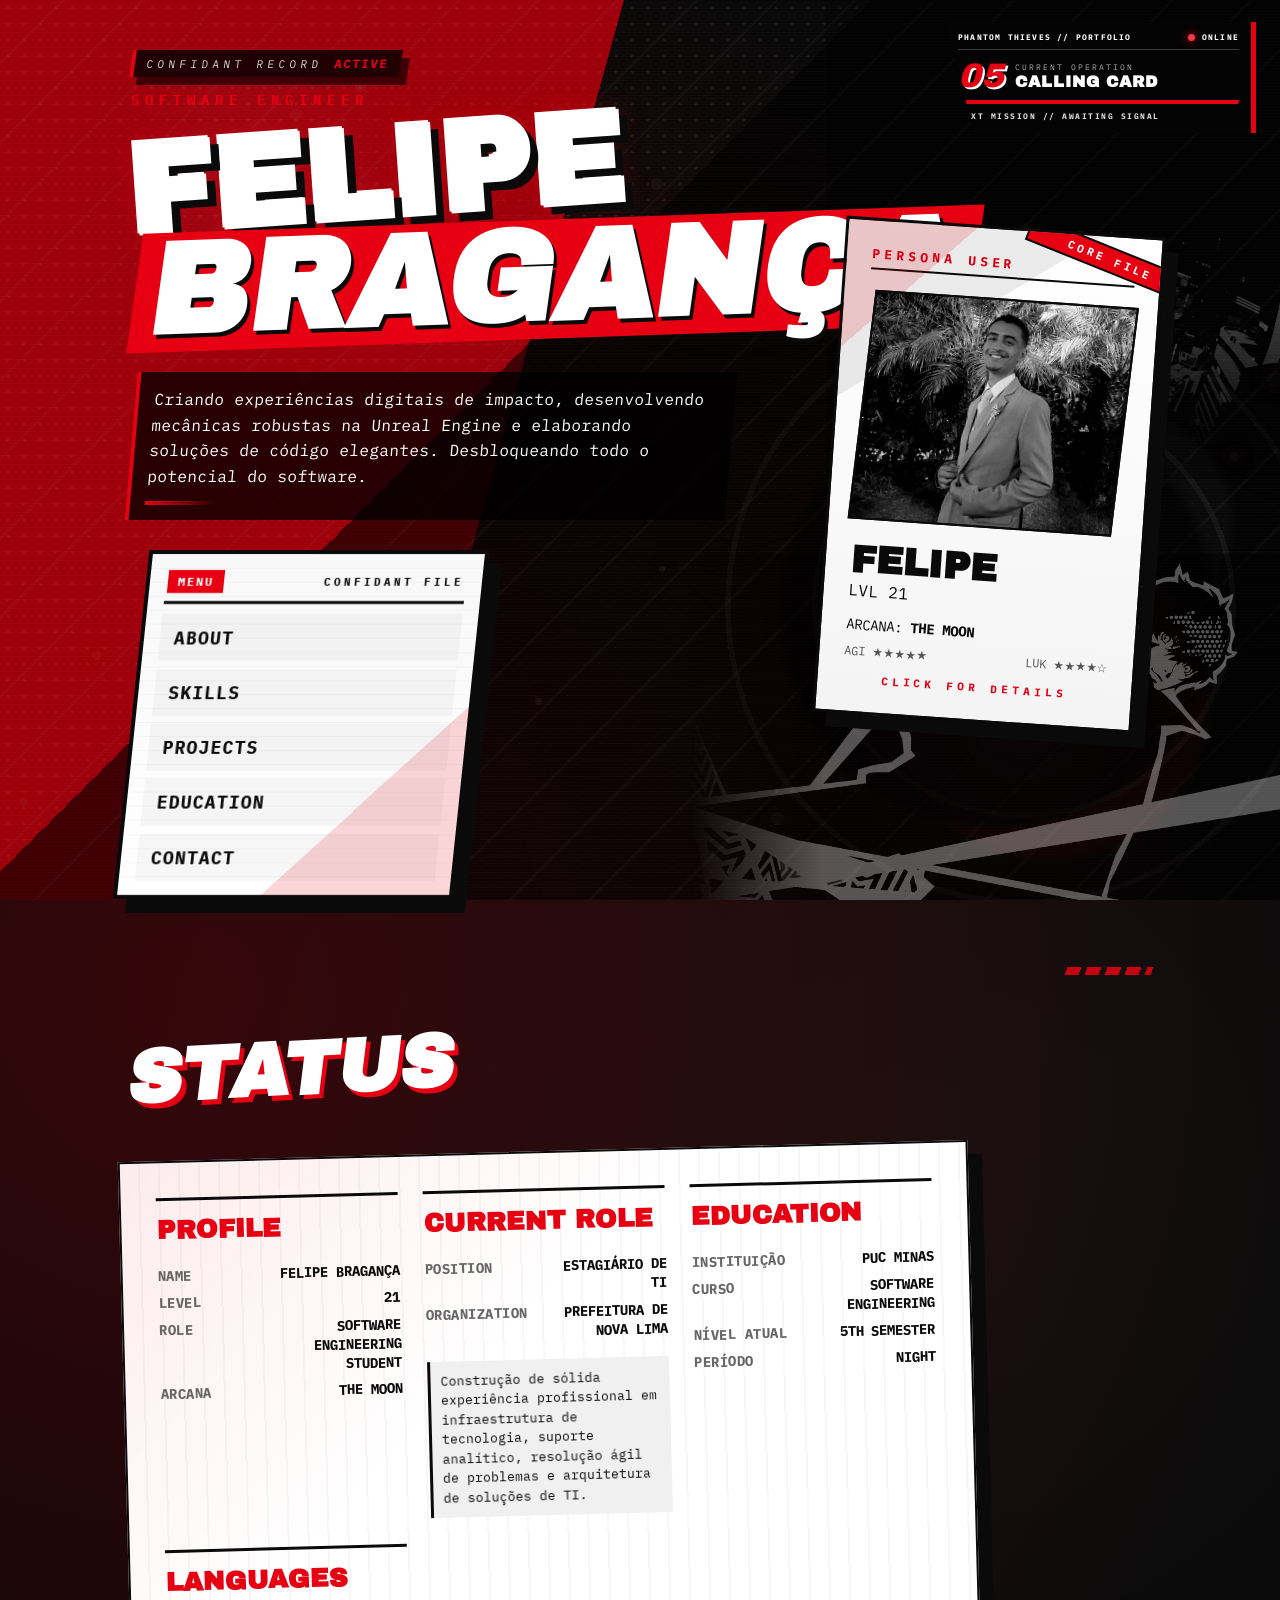
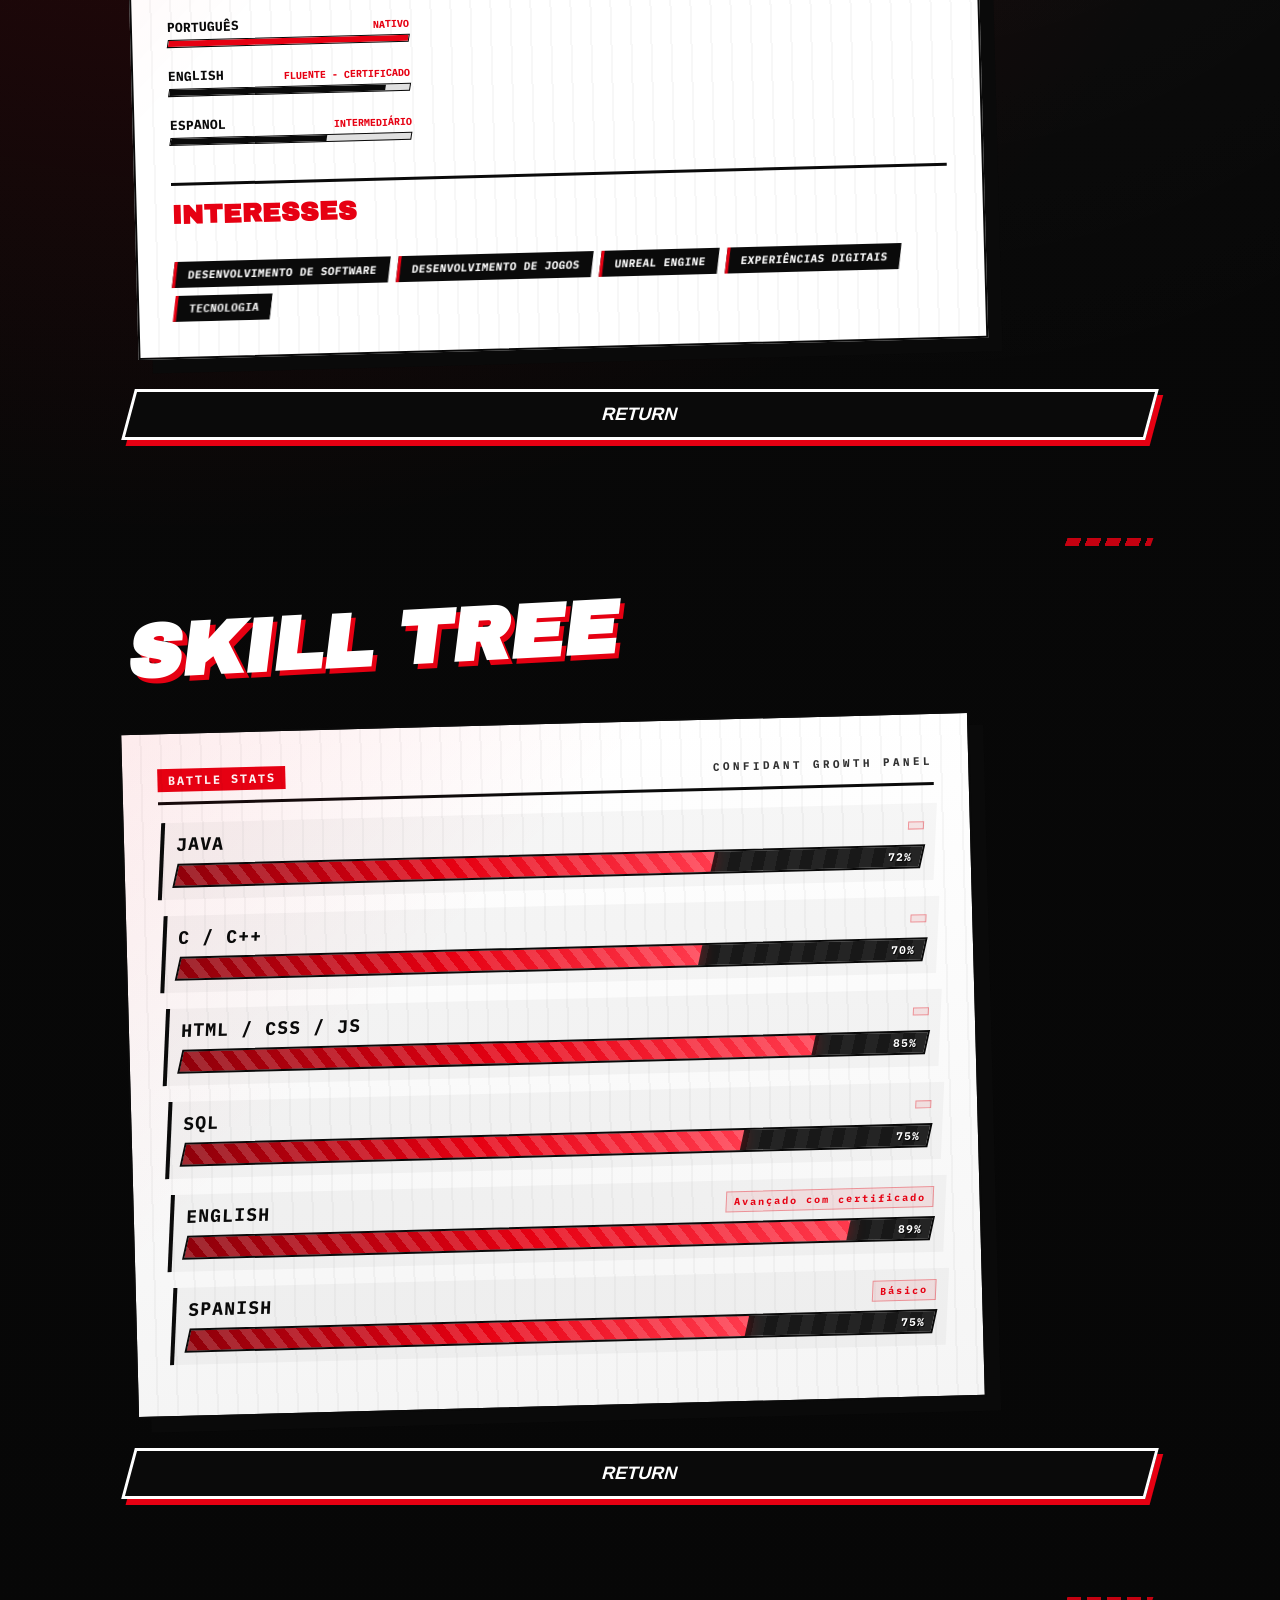
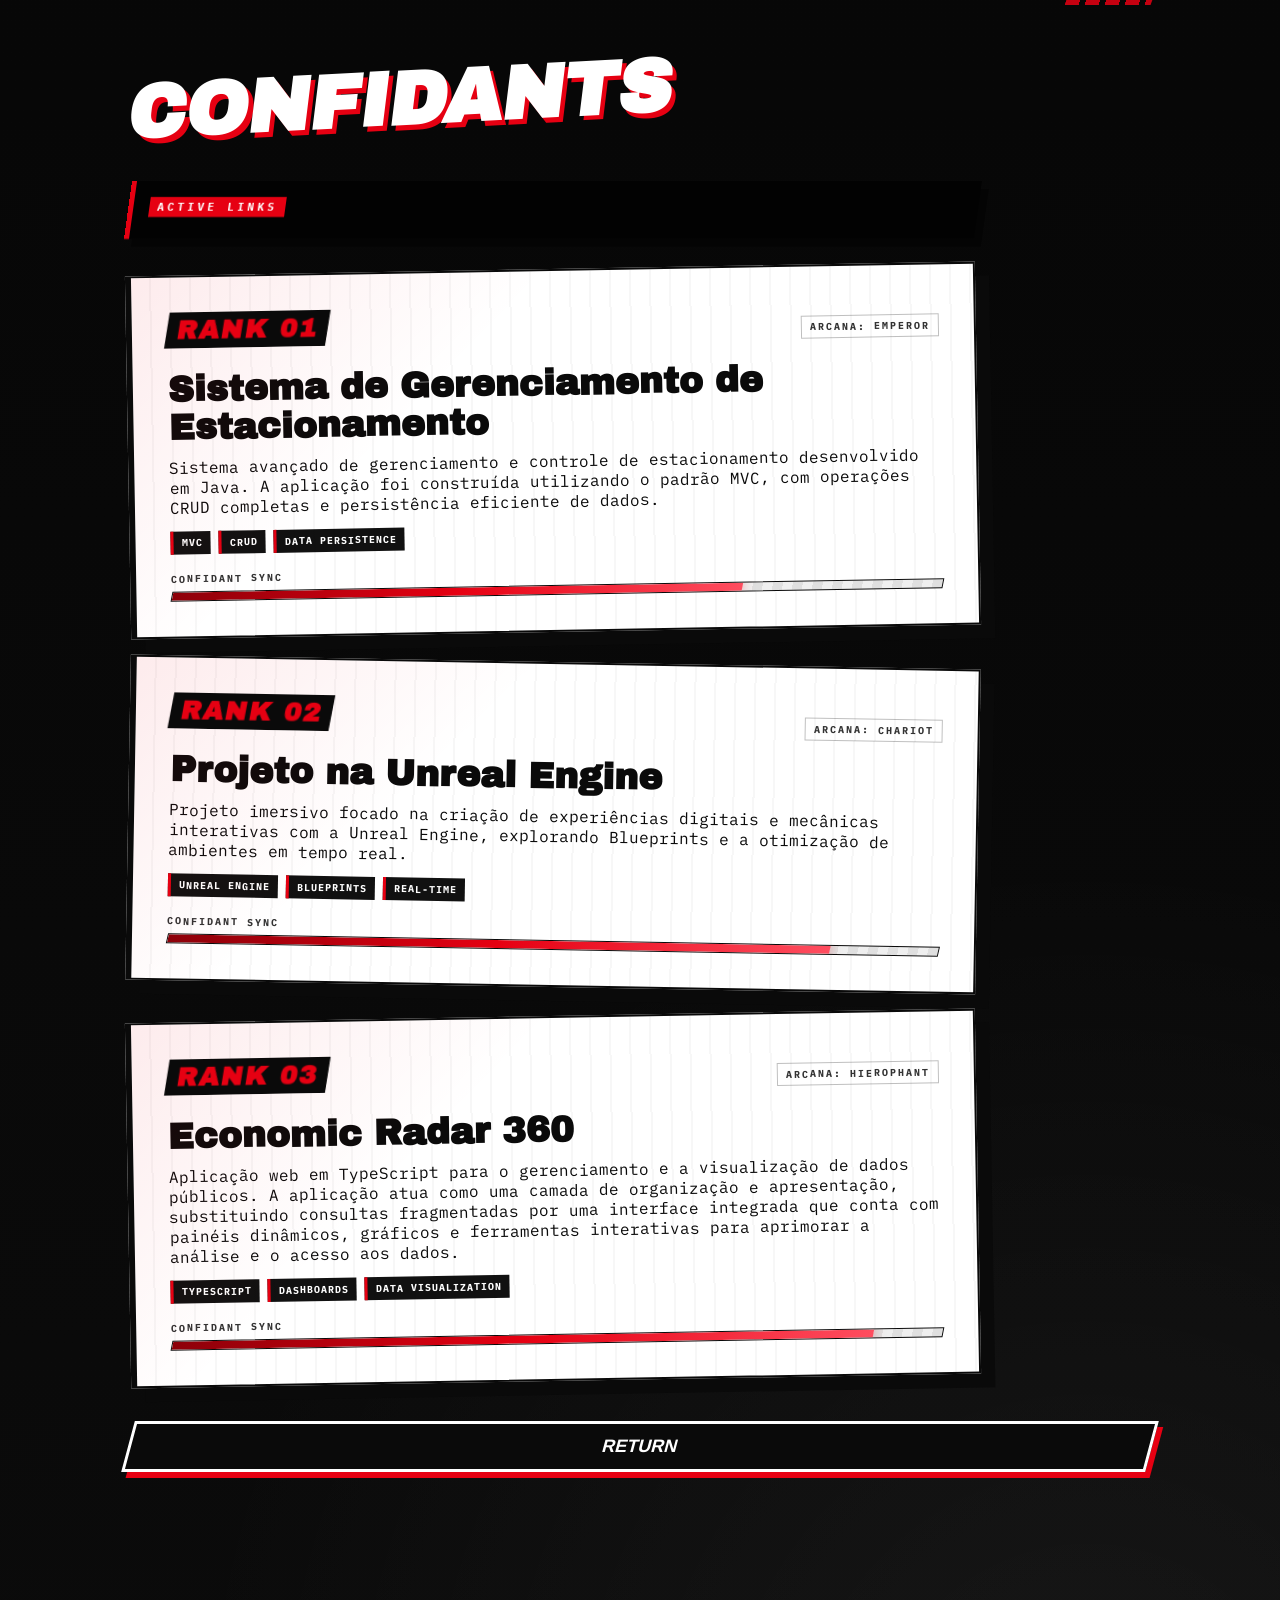
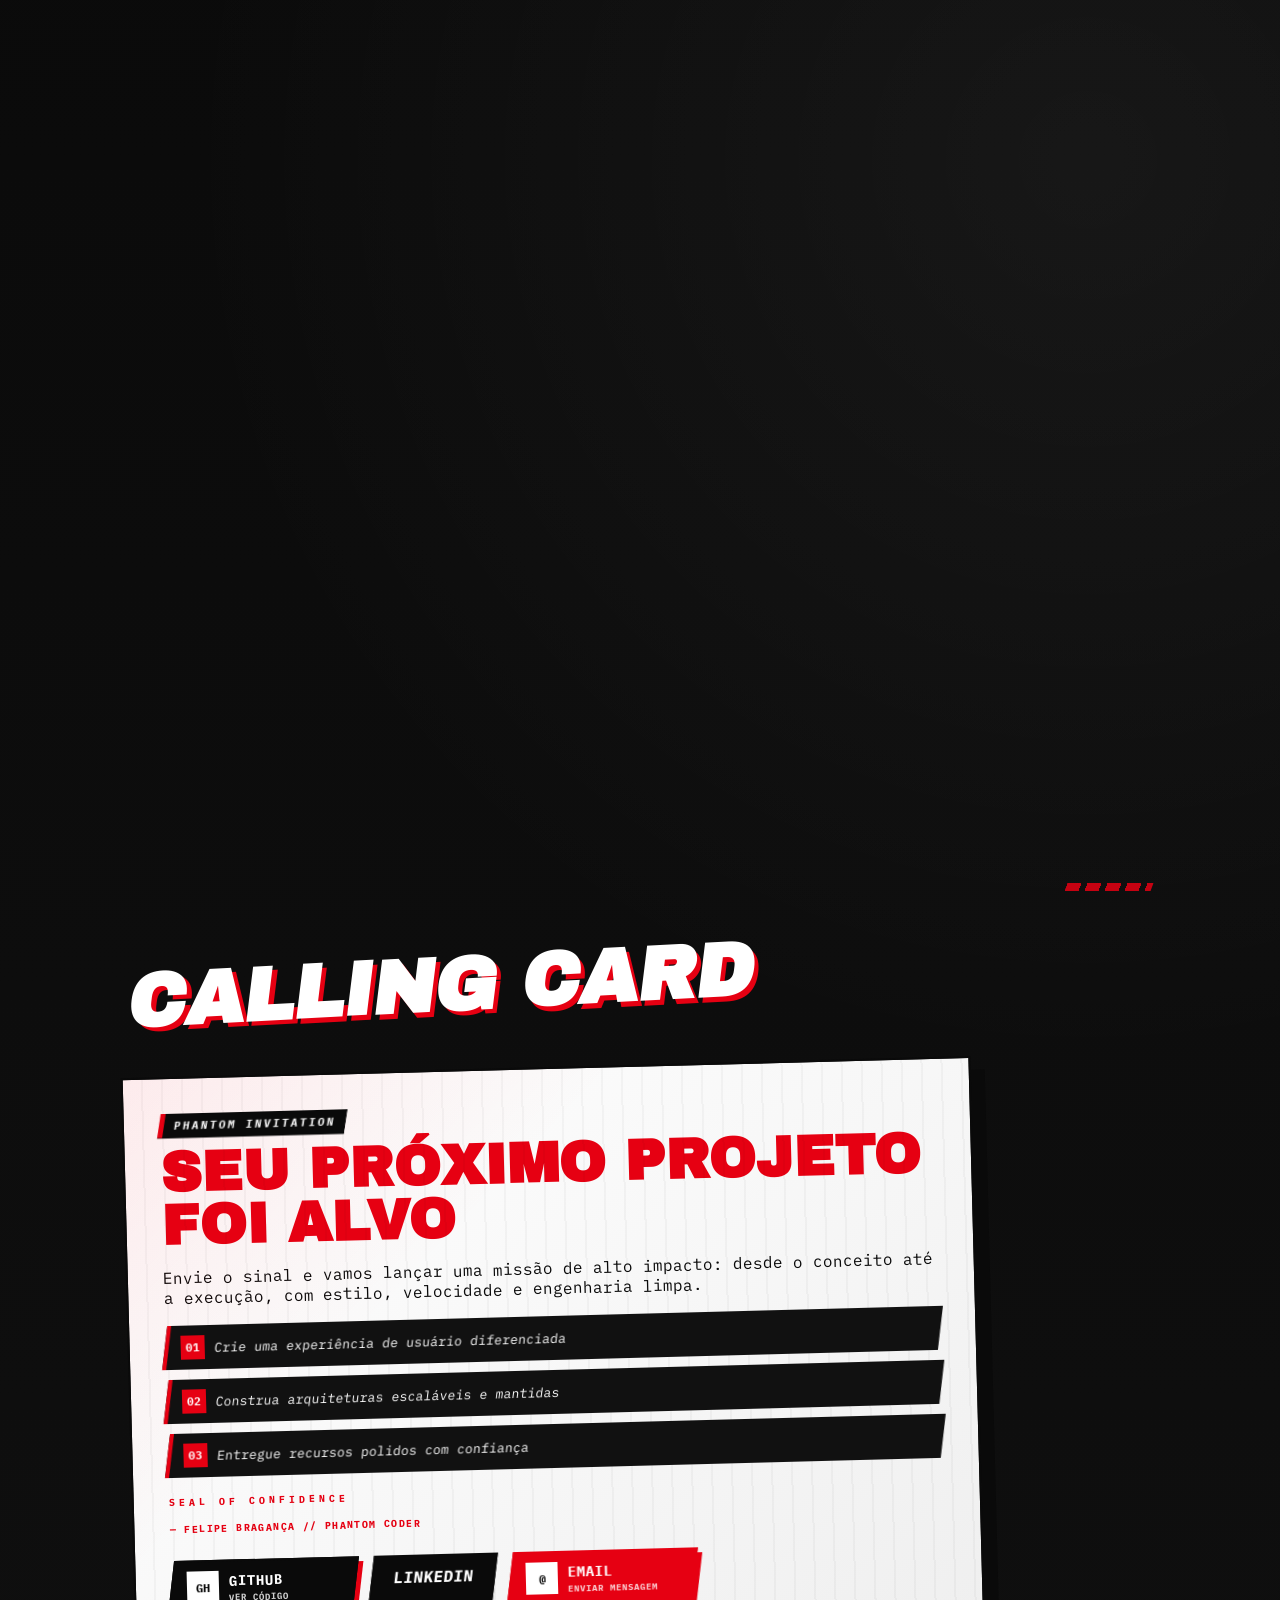
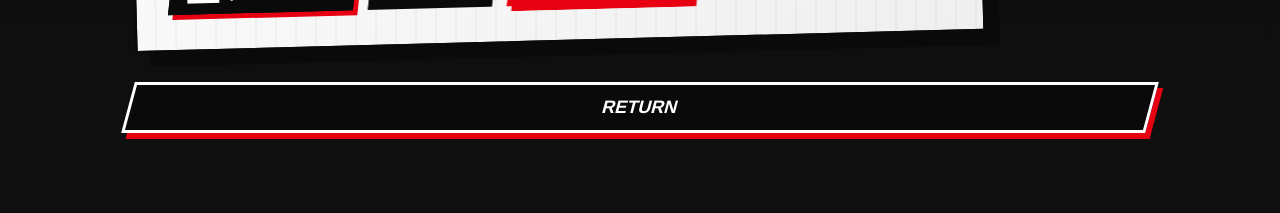
==== commit 1da55ddc: "correção de bugs e adição de designs" ====
--- a/index.html
+++ b/index.html
@@ -52,6 +52,23 @@
     <div id="particles-container"></div>
     <div id="noise-layer"></div>
 
+    <aside class="phantom-hud" aria-label="Status da navegação">
+        <div class="hud-topline">
+            <span>PHANTOM THIEVES // PORTFOLIO</span>
+            <span class="hud-live-dot" aria-hidden="true"></span>
+            <span>ONLINE</span>
+        </div>
+        <div class="hud-mainline">
+            <span class="hud-index" id="hud-index">00</span>
+            <div>
+                <span class="hud-label">CURRENT OPERATION</span>
+                <strong id="hud-title">SAFE ROOM</strong>
+            </div>
+        </div>
+        <div class="hud-progress" aria-hidden="true"><span id="hud-progress-fill"></span></div>
+        <p id="hud-subtitle">CONFIDANT RECORD // THE MOON</p>
+    </aside>
+
     <!-- SLASH TRANSITION EFFECT -->
     <div id="slash-transition">
         <span class="slash red"></span>
@@ -112,7 +129,7 @@
                 </nav>
             </div>
 
-            <div class="persona-card" role="button" tabindex="0" aria-haspopup="dialog" aria-controls="persona-modal">
+            <div class="persona-card" role="button" tabindex="0" aria-haspopup="dialog" aria-controls="persona-modal" aria-label="Abrir detalhes do perfil de Felipe Bragança">
                 <div class="card-header">PERSONA USER</div>
                 <div class="persona-core">CORE FILE</div>
                 <div class="profile-image">
@@ -140,7 +157,7 @@
                     <div class="status-line"><span>NAME</span><strong>FELIPE BRAGANÇA</strong></div>
                     <div class="status-line"><span>LEVEL</span><strong>21</strong></div>
                     <div class="status-line"><span>ROLE</span><strong>SOFTWARE ENGINEERING STUDENT</strong></div>
-                    <div class="status-line"><span>ARCANA</span><strong>THE MAGICIAN</strong>
+                    <div class="status-line"><span>ARCANA</span><strong>THE MOON</strong></div>
                 </div>
 
                 <div class="status-block">
@@ -149,6 +166,7 @@
                     <div class="status-line"><span>ORGANIZATION</span><strong>PREFEITURA DE NOVA LIMA</strong></div>
                     <div class="status-description">
                        Construção de sólida experiência profissional em infraestrutura de tecnologia, suporte analítico, resolução ágil de problemas e arquitetura de soluções de TI.
+                    </div>
                 </div>
 
                 <div class="status-block">
@@ -180,7 +198,7 @@
                             <span>ESPANOL</span>
                             <small>INTERMEDIÁRIO</small>
                         </div>
-                        <div class="language-bar"><div class="language-fill spanish" style="width: 65%"></div>
+                        <div class="language-bar"><div class="language-fill spanish" style="width: 65%"></div></div>
                     </div>
                 </div>
 
@@ -247,7 +265,6 @@
                         <small>Básico</small>
                     </div>
                     <div class="bar"><div class="fill" data-level="75"></div><b class="skill-value">0%</b></div>
-                </div>
                 </div>
             </div>
             <button class="return-button">RETURN</button>
@@ -371,10 +388,17 @@
                     <li><span>03</span> Entregue recursos polidos com confiança</li>
                 </ul>
                 <div class="calling-seal">SEAL OF CONFIDENCE</div>
+                <p class="calling-card-signature">— FELIPE BRAGANÇA // PHANTOM CODER</p>
                 <div class="links-group">
-                    <a href="https://github.com/F3LP5-B" target="_blank" class="contact-link">GITHUB</a>
-                    <a href="https://linkedin.com/in/felipe-bragança-godinho-a7a882277/" target="_blank" class="contact-link">LINKEDIN</a>
-                    <a href="mailto:felipegodinho183@gmail.com" class="contact-link">EMAIL</a>
+                    <a href="https://github.com/F3LP5-B" target="_blank" rel="noopener noreferrer" class="contact-link contact-link-featured github-link" aria-label="Abrir GitHub de Felipe Bragança">
+                        <span class="contact-link-icon" aria-hidden="true">GH</span>
+                        <span class="contact-link-text"><strong>GITHUB</strong><small>VER CÓDIGO</small></span>
+                    </a>
+                    <a href="https://linkedin.com/in/felipe-bragança-godinho-a7a882277/" target="_blank" rel="noopener noreferrer" class="contact-link">LINKEDIN</a>
+                    <a href="mailto:felipegodinho183@gmail.com" class="contact-link contact-link-featured email-link" aria-label="Enviar e-mail para Felipe Bragança">
+                        <span class="contact-link-icon" aria-hidden="true">@</span>
+                        <span class="contact-link-text"><strong>EMAIL</strong><small>ENVIAR MENSAGEM</small></span>
+                    </a>
                 </div>
             </div>
             <button class="return-button">RETURN</button>
@@ -429,4 +453,4 @@
 
     <script src="js/persona.js"></script>
 </body>
-</html>+</html>
--- a/css/persona.css
+++ b/css/persona.css
@@ -36,6 +36,36 @@
     z-index: -1;
     pointer-events: none;
 }
+
+/* PHANTOM HUD */
+.phantom-hud {
+    position: fixed;
+    top: 22px;
+    right: 24px;
+    z-index: 20;
+    width: min(310px, calc(100vw - 48px));
+    padding: 10px 12px 12px;
+    color: var(--white);
+    background: rgba(5, 5, 5, 0.88);
+    border-right: 5px solid var(--red);
+    clip-path: polygon(0 0, 100% 0, 100% 100%, 9% 100%);
+    box-shadow: 7px 7px 0 rgba(230, 0, 18, 0.55);
+    backdrop-filter: blur(10px);
+    pointer-events: none;
+}
+
+.hud-topline { display: flex; align-items: center; gap: 7px; padding-bottom: 7px; border-bottom: 1px solid rgba(255, 255, 255, 0.22); font-size: 8px; font-weight: 900; letter-spacing: 1.2px; }
+.hud-topline span:first-child { margin-right: auto; }
+.hud-live-dot { width: 7px; height: 7px; border-radius: 50%; background: #ff3648; box-shadow: 0 0 10px var(--red); animation: hudSignal 1s steps(2) infinite; }
+.hud-mainline { display: flex; align-items: center; gap: 11px; padding: 9px 0 7px; }
+.hud-index { color: var(--red); font-family: "Archivo Black", sans-serif; font-size: 34px; line-height: 1; font-style: italic; text-shadow: 2px 2px 0 var(--white); }
+.hud-label { display: block; color: #aaa; font-size: 8px; letter-spacing: 2px; }
+.hud-mainline strong { display: block; margin-top: 2px; font-family: "Archivo Black", sans-serif; font-size: 16px; letter-spacing: 1px; line-height: 1; }
+.hud-progress { height: 4px; background: rgba(255,255,255,0.2); overflow: hidden; transform: skew(-18deg); }
+.hud-progress span { display: block; width: 15%; height: 100%; background: var(--red); box-shadow: 0 0 10px var(--red); transition: width 0.4s cubic-bezier(0.19, 1, 0.22, 1); }
+.phantom-hud p { margin-top: 7px; color: #ddd; font-size: 8px; font-weight: 700; letter-spacing: 1.5px; }
+
+@keyframes hudSignal { 50% { opacity: 0.25; } }
 
 #noise-layer {
     background: radial-gradient(circle at 20% 20%, rgba(255,255,255,0.07), transparent 12%),
@@ -411,6 +441,97 @@
 }
 
 .hero-content { max-width: 600px; }
+
+/* HERO AWAKENING — disparado ao fim do boot */
+body:not(.hero-awakened):not(.hero-returning):not(.hero-ready) #hero .hero-content,
+body:not(.hero-awakened):not(.hero-returning):not(.hero-ready) #hero .persona-card {
+    opacity: 0;
+}
+
+body:not(.hero-awakened):not(.hero-returning):not(.hero-ready) #hero .hero-content {
+    transform: translateX(-80px) skewX(-8deg);
+}
+
+body:not(.hero-awakened):not(.hero-returning):not(.hero-ready) #hero .persona-card {
+    transform: translateX(90px) rotate(12deg) scale(0.86);
+}
+
+body.hero-awakened #hero::after {
+    content: "";
+    position: absolute;
+    z-index: -1;
+    top: -28%;
+    left: 45%;
+    width: 22%;
+    height: 156%;
+    background: var(--red);
+    transform: rotate(22deg) translateX(-560%);
+    animation: heroAwakenSlash 0.74s cubic-bezier(0.18, 0.85, 0.2, 1) both;
+    pointer-events: none;
+}
+
+body.hero-awakened #hero .hero-content {
+    animation: heroContentReveal 0.56s 0.13s cubic-bezier(0.19, 1, 0.22, 1) both;
+}
+
+body.hero-awakened #hero .persona-card {
+    animation: heroCardReveal 0.58s 0.25s cubic-bezier(0.19, 1, 0.22, 1) both;
+}
+
+body.hero-returning #hero::after {
+    content: "";
+    position: absolute;
+    z-index: -1;
+    top: -28%;
+    left: 45%;
+    width: 22%;
+    height: 156%;
+    background: var(--white);
+    transform: rotate(-22deg) translateX(560%);
+    animation: heroReturnSlash 0.72s cubic-bezier(0.18, 0.85, 0.2, 1) both;
+    pointer-events: none;
+}
+
+body.hero-returning #hero .hero-content {
+    animation: heroReturnContent 0.56s 0.1s cubic-bezier(0.19, 1, 0.22, 1) both;
+}
+
+body.hero-returning #hero .persona-card {
+    animation: heroReturnCard 0.58s 0.22s cubic-bezier(0.19, 1, 0.22, 1) both;
+}
+
+@keyframes heroAwakenSlash {
+    0% { transform: rotate(22deg) translateX(-560%); }
+    100% { transform: rotate(22deg) translateX(650%); }
+}
+
+@keyframes heroContentReveal {
+    0% { opacity: 0; transform: translateX(-80px) skewX(-8deg); }
+    100% { opacity: 1; transform: translateX(0) skewX(0); }
+}
+
+@keyframes heroCardReveal {
+    0% { opacity: 0; transform: translateX(90px) rotate(12deg) scale(0.86); }
+    72% { opacity: 1; transform: translateX(-7px) rotate(2deg) scale(1.02); }
+    100% { opacity: 1; transform: translateX(0) rotate(4deg) scale(1); }
+}
+
+@keyframes heroReturnSlash {
+    0% { transform: rotate(-22deg) translateX(560%); }
+    100% { transform: rotate(-22deg) translateX(-650%); }
+}
+
+@keyframes heroReturnContent {
+    0% { opacity: 0; transform: translate(-80px, -70px) rotate(-4deg) skewX(-8deg); }
+    100% { opacity: 1; transform: translate(0, 0) rotate(0) skewX(0); }
+}
+
+@keyframes heroReturnCard {
+    0% { opacity: 0; transform: translate(95px, 80px) rotate(-12deg) scale(0.84); }
+    72% { opacity: 1; transform: translate(-6px, -4px) rotate(6deg) scale(1.02); }
+    100% { opacity: 1; transform: translate(0, 0) rotate(4deg) scale(1); }
+}
+
 .hero-statusline {
     display: inline-flex;
     align-items: center;
@@ -548,6 +669,13 @@
     transform: translateX(8px);
 }
 
+.menu-btn:focus-visible,
+.contact-link:focus-visible,
+.return-button:focus-visible {
+    outline: 3px solid var(--red);
+    outline-offset: 4px;
+}
+
 .menu-label {
     flex: 1;
     letter-spacing: 1px;
@@ -580,6 +708,8 @@
     position: relative;
     z-index: 2;
     overflow: hidden;
+    font: inherit;
+    text-align: left;
 }
 
 .persona-card:hover {
@@ -642,16 +772,60 @@
     display: flex;
     flex-direction: column;
     justify-content: center;
+    position: relative;
     opacity: 0;
     transform: translateY(40px) scale(0.98);
     transition: opacity 0.6s ease, transform 0.6s ease, clip-path 0.6s ease;
     clip-path: polygon(0 10%, 100% 0, 100% 100%, 0 92%);
 }
 
+.page::after {
+    content: "";
+    position: absolute;
+    top: 18px;
+    right: 10%;
+    width: 86px;
+    height: 8px;
+    background: repeating-linear-gradient(90deg, var(--red) 0 14px, transparent 14px 20px);
+    transform: skew(-20deg);
+    opacity: 0.85;
+}
+
 .page.show {
     opacity: 1;
     transform: translateY(0) scale(1);
     clip-path: polygon(0 0, 100% 0, 100% 100%, 0 100%);
+}
+
+/* MENU SCREEN ENTRY */
+.section-enter-left { --entry-title-x: -100px; --entry-title-y: -45px; --entry-card-x: 100px; --entry-card-y: 65px; }
+.section-enter-right { --entry-title-x: 100px; --entry-title-y: -45px; --entry-card-x: -100px; --entry-card-y: 65px; }
+.section-enter-up { --entry-title-x: -35px; --entry-title-y: -95px; --entry-card-x: 75px; --entry-card-y: 95px; }
+.section-enter-down { --entry-title-x: 35px; --entry-title-y: 95px; --entry-card-x: -75px; --entry-card-y: -95px; }
+
+.section-entering > h2 {
+    animation: sectionTitleLaunch 0.46s 0.06s cubic-bezier(0.19, 1, 0.22, 1) both;
+}
+
+.section-entering .content-card,
+.section-entering .confidants-hud,
+.section-entering .social-link-hud {
+    animation: sectionCardLaunch 0.56s 0.17s cubic-bezier(0.19, 1, 0.22, 1) both;
+}
+
+.section-entering .content-card:nth-child(2) { animation-delay: 0.24s; }
+.section-entering .content-card:nth-child(3) { animation-delay: 0.31s; }
+.section-entering .content-card:nth-child(4) { animation-delay: 0.38s; }
+
+@keyframes sectionTitleLaunch {
+    0% { opacity: 0; transform: translate(var(--entry-title-x), var(--entry-title-y)) rotate(-14deg) skew(-18deg); }
+    100% { opacity: 1; transform: translate(0, 0) rotate(-3deg) skew(-10deg); }
+}
+
+@keyframes sectionCardLaunch {
+    0% { opacity: 0; transform: translate(var(--entry-card-x), var(--entry-card-y)) rotate(8deg) scale(0.9); }
+    70% { opacity: 1; transform: translate(-5px, -3px) rotate(-2deg) scale(1.02); }
+    100% { opacity: 1; transform: translate(0, 0) rotate(-1.5deg) scale(1); }
 }
 
 .page h2 {
@@ -1102,10 +1276,51 @@
     color: var(--red);
 }
 
+.calling-card-signature {
+    margin: 10px 0 0;
+    color: var(--red);
+    font-size: 10px;
+    font-weight: 900;
+    letter-spacing: 1.4px;
+}
+
 /* CONTACTS */
 .links-group { margin-top: 25px; display: flex; gap: 15px; flex-wrap: wrap; }
 .contact-link { background: var(--black); color: var(--white); padding: 10px 20px; text-decoration: none; font-weight: bold; transform: skew(-8deg); transition: 0.2s; border: 2px solid var(--black); }
 .contact-link:hover { background: var(--red); border-color: var(--red); }
+
+.contact-link-featured {
+    min-width: 185px;
+    display: inline-flex;
+    align-items: center;
+    gap: 10px;
+    padding: 9px 14px;
+    box-shadow: 5px 5px 0 var(--red);
+}
+
+.contact-link-icon {
+    display: inline-grid;
+    place-items: center;
+    width: 32px;
+    height: 32px;
+    background: var(--white);
+    color: var(--black);
+    font-size: 12px;
+    font-weight: 900;
+    transform: skew(8deg);
+}
+
+.contact-link-text {
+    display: grid;
+    gap: 2px;
+    transform: skew(8deg);
+}
+
+.contact-link-text strong { font-size: 14px; letter-spacing: 1px; }
+.contact-link-text small { font-size: 9px; letter-spacing: 1px; opacity: 0.8; }
+.email-link { background: var(--red); border-color: var(--red); }
+.email-link:hover { background: var(--black); border-color: var(--black); }
+.contact-link-featured:hover { transform: translateY(-3px) skew(-8deg); box-shadow: 8px 8px 0 var(--red); }
 
 /* RETURN BUTTONS (ORIGINAL SIZE RESTORED) */
 .return-button {
@@ -1176,16 +1391,34 @@
     .project h4 { font-size: 26px; }
     .social-link-top { align-items: flex-start; }
     .calling-objectives li { transform: none; }
+    .phantom-hud { top: auto; bottom: 14px; right: 14px; width: min(280px, calc(100vw - 28px)); opacity: 0.94; }
 }
 @media (max-width: 450px) {
     .page h2 { font-size: 28px; }
     .main-menu, .persona-card { width: 100%; max-width: 280px; }
     .status-line { grid-template-columns: 1fr; gap: 4px; }
     .status-line strong { text-align: left; }
+    .phantom-hud { display: none; }
 }
 
 @media (hover: none), (pointer: coarse) {
     body { cursor: auto; }
+}
+
+@media (prefers-reduced-motion: reduce) {
+    *,
+    *::before,
+    *::after {
+        animation-duration: 0.01ms !important;
+        animation-iteration-count: 1 !important;
+        scroll-behavior: auto !important;
+        transition-duration: 0.01ms !important;
+    }
+
+    /* Mantém a transição de navegação, que é parte essencial da interface. */
+    #slash-transition.active .slash.red { animation: personaSlash 0.45s ease-in-out forwards !important; }
+    #slash-transition.active .slash.black { animation: personaSlash 0.5s ease-in-out 0.04s forwards !important; }
+    #slash-transition.active .slash.white { animation: personaSlash 0.5s ease-in-out 0.08s forwards !important; }
 }
 /* PROFILE IMAGE - COLOR EFFECT ON HOVER */
 .profile-image img {
@@ -1261,6 +1494,10 @@
     backdrop-filter: blur(8px);
 }
 
+#persona-modal.active .persona-modal-backdrop {
+    animation: personaModalShade 0.4s ease-out both;
+}
+
 .persona-modal-panel {
     position: absolute;
     inset: 50% auto auto 50%;
@@ -1276,11 +1513,101 @@
     padding: 24px;
     opacity: 0;
     transition: transform 0.32s ease, opacity 0.32s ease;
+    overflow: hidden;
+    isolation: isolate;
 }
 
 #persona-modal.active .persona-modal-panel {
     opacity: 1;
     transform: translate(-50%, -50%) scale(1) rotate(0deg);
+    animation: personaModalReveal 0.58s cubic-bezier(0.16, 0.92, 0.22, 1) both;
+}
+
+.persona-modal-panel::before {
+    content: "";
+    position: absolute;
+    z-index: 0;
+    top: -65%;
+    left: -30%;
+    width: 35%;
+    height: 230%;
+    background: var(--red);
+    transform: rotate(24deg) translateX(-380%);
+    pointer-events: none;
+}
+
+.persona-modal-panel::after {
+    content: "PERSONA AWAKENED";
+    position: absolute;
+    z-index: 0;
+    right: 44px;
+    bottom: 18px;
+    color: rgba(230, 0, 18, 0.14);
+    font-family: "Archivo Black", sans-serif;
+    font-size: clamp(24px, 5vw, 64px);
+    line-height: 0.8;
+    letter-spacing: -2px;
+    transform: rotate(-8deg);
+    pointer-events: none;
+}
+
+#persona-modal.active .persona-modal-panel::before {
+    animation: personaModalSlash 0.62s cubic-bezier(0.18, 0.85, 0.2, 1) both;
+}
+
+.persona-modal-card,
+.persona-modal-info,
+.persona-modal-close {
+    position: relative;
+    z-index: 1;
+}
+
+#persona-modal.active .persona-modal-card {
+    animation: personaCardDrop 0.42s 0.19s cubic-bezier(0.19, 1, 0.22, 1) both;
+}
+
+#persona-modal.active .persona-modal-info {
+    animation: personaInfoSlide 0.44s 0.3s cubic-bezier(0.19, 1, 0.22, 1) both;
+}
+
+#persona-modal.active .persona-info-item {
+    animation: personaStatStamp 0.28s cubic-bezier(0.19, 1, 0.22, 1) both;
+}
+
+#persona-modal.active .persona-info-item:nth-child(1) { animation-delay: 0.43s; }
+#persona-modal.active .persona-info-item:nth-child(2) { animation-delay: 0.5s; }
+#persona-modal.active .persona-info-item:nth-child(3) { animation-delay: 0.57s; }
+#persona-modal.active .persona-info-item:nth-child(4) { animation-delay: 0.64s; }
+
+@keyframes personaModalShade {
+    0% { opacity: 0; backdrop-filter: blur(0); }
+    100% { opacity: 1; backdrop-filter: blur(8px); }
+}
+
+@keyframes personaModalReveal {
+    0% { opacity: 0; clip-path: polygon(0 0, 0 0, 0 100%, 0 100%); transform: translate(-50%, -50%) scale(0.72) rotate(-7deg); }
+    55% { opacity: 1; clip-path: polygon(0 0, 100% 0, 88% 100%, 0 100%); transform: translate(-50%, -50%) scale(1.04) rotate(1deg); }
+    100% { opacity: 1; clip-path: polygon(0 0, 100% 0, 100% 100%, 0 100%); transform: translate(-50%, -50%) scale(1) rotate(0deg); }
+}
+
+@keyframes personaModalSlash {
+    0% { transform: rotate(24deg) translateX(-380%); }
+    100% { transform: rotate(24deg) translateX(540%); }
+}
+
+@keyframes personaCardDrop {
+    0% { opacity: 0; transform: translateX(-70px) rotate(-8deg) scale(0.9); }
+    100% { opacity: 1; transform: translateX(0) rotate(0deg) scale(1); }
+}
+
+@keyframes personaInfoSlide {
+    0% { opacity: 0; transform: translateX(80px) skewX(-10deg); }
+    100% { opacity: 1; transform: translateX(0) skewX(0); }
+}
+
+@keyframes personaStatStamp {
+    0% { opacity: 0; transform: translateY(18px) skew(-16deg) scaleX(0.75); }
+    100% { opacity: 1; transform: translateY(0) skew(-6deg) scaleX(1); }
 }
 
 .persona-modal-card {
@@ -1345,6 +1672,7 @@
 
 .persona-modal-close {
     position: absolute;
+    z-index: 5;
     top: 10px;
     right: 12px;
     width: 44px;
@@ -1355,6 +1683,7 @@
     font-size: 30px;
     font-weight: 900;
     cursor: pointer;
+    pointer-events: auto;
     line-height: 1;
     box-shadow: 4px 4px 0 var(--black);
 }
@@ -1384,3 +1713,35 @@
         grid-template-columns: 1fr;
     }
 }
+
+@media (prefers-reduced-motion: reduce) {
+    /* A abertura do perfil é um comando iniciado pela própria pessoa. */
+    #persona-modal.active .persona-modal-backdrop { animation: personaModalShade 0.4s ease-out both !important; }
+    #persona-modal.active .persona-modal-panel { animation: personaModalReveal 0.58s cubic-bezier(0.16, 0.92, 0.22, 1) both !important; }
+    #persona-modal.active .persona-modal-panel::before { animation: personaModalSlash 0.62s cubic-bezier(0.18, 0.85, 0.2, 1) both !important; }
+    #persona-modal.active .persona-modal-card { animation: personaCardDrop 0.42s 0.19s cubic-bezier(0.19, 1, 0.22, 1) both !important; }
+    #persona-modal.active .persona-modal-info { animation: personaInfoSlide 0.44s 0.3s cubic-bezier(0.19, 1, 0.22, 1) both !important; }
+    #persona-modal.active .persona-info-item { animation: personaStatStamp 0.28s cubic-bezier(0.19, 1, 0.22, 1) both !important; }
+
+    /* Mantém a sequência de boot, acionada ao entrar no portfólio. */
+    #loading-screen { transition: opacity 0.5s ease !important; }
+    .loading-cuts span { animation: loadingCut 1.5s linear infinite !important; }
+    .dancing-text span { animation: p5LetterJump 0.4s infinite alternate ease-in-out !important; }
+    .dancing-text.glitch span { animation: p5LetterJump 0.22s infinite alternate steps(2), letterGlitch 0.16s infinite steps(2) !important; }
+    .dancing-text .space,
+    .dancing-text.glitch .space { animation: none !important; }
+    .loading-star::before { animation: p5StarSpin 2.2s linear infinite !important; }
+    .loading-bar-fill { animation: stripeMove 0.6s linear infinite !important; }
+    .loading-impact.active { animation: loadingImpact 0.42s cubic-bezier(0.2, 0.9, 0.2, 1) forwards !important; }
+
+    body.hero-awakened #hero::after { animation: heroAwakenSlash 0.74s cubic-bezier(0.18, 0.85, 0.2, 1) both !important; }
+    body.hero-awakened #hero .hero-content { animation: heroContentReveal 0.56s 0.13s cubic-bezier(0.19, 1, 0.22, 1) both !important; }
+    body.hero-awakened #hero .persona-card { animation: heroCardReveal 0.58s 0.25s cubic-bezier(0.19, 1, 0.22, 1) both !important; }
+    body.hero-returning #hero::after { animation: heroReturnSlash 0.72s cubic-bezier(0.18, 0.85, 0.2, 1) both !important; }
+    body.hero-returning #hero .hero-content { animation: heroReturnContent 0.56s 0.1s cubic-bezier(0.19, 1, 0.22, 1) both !important; }
+    body.hero-returning #hero .persona-card { animation: heroReturnCard 0.58s 0.22s cubic-bezier(0.19, 1, 0.22, 1) both !important; }
+    .section-entering > h2 { animation: sectionTitleLaunch 0.46s 0.06s cubic-bezier(0.19, 1, 0.22, 1) both !important; }
+    .section-entering .content-card,
+    .section-entering .confidants-hud,
+    .section-entering .social-link-hud { animation: sectionCardLaunch 0.56s 0.17s cubic-bezier(0.19, 1, 0.22, 1) both !important; }
+}
